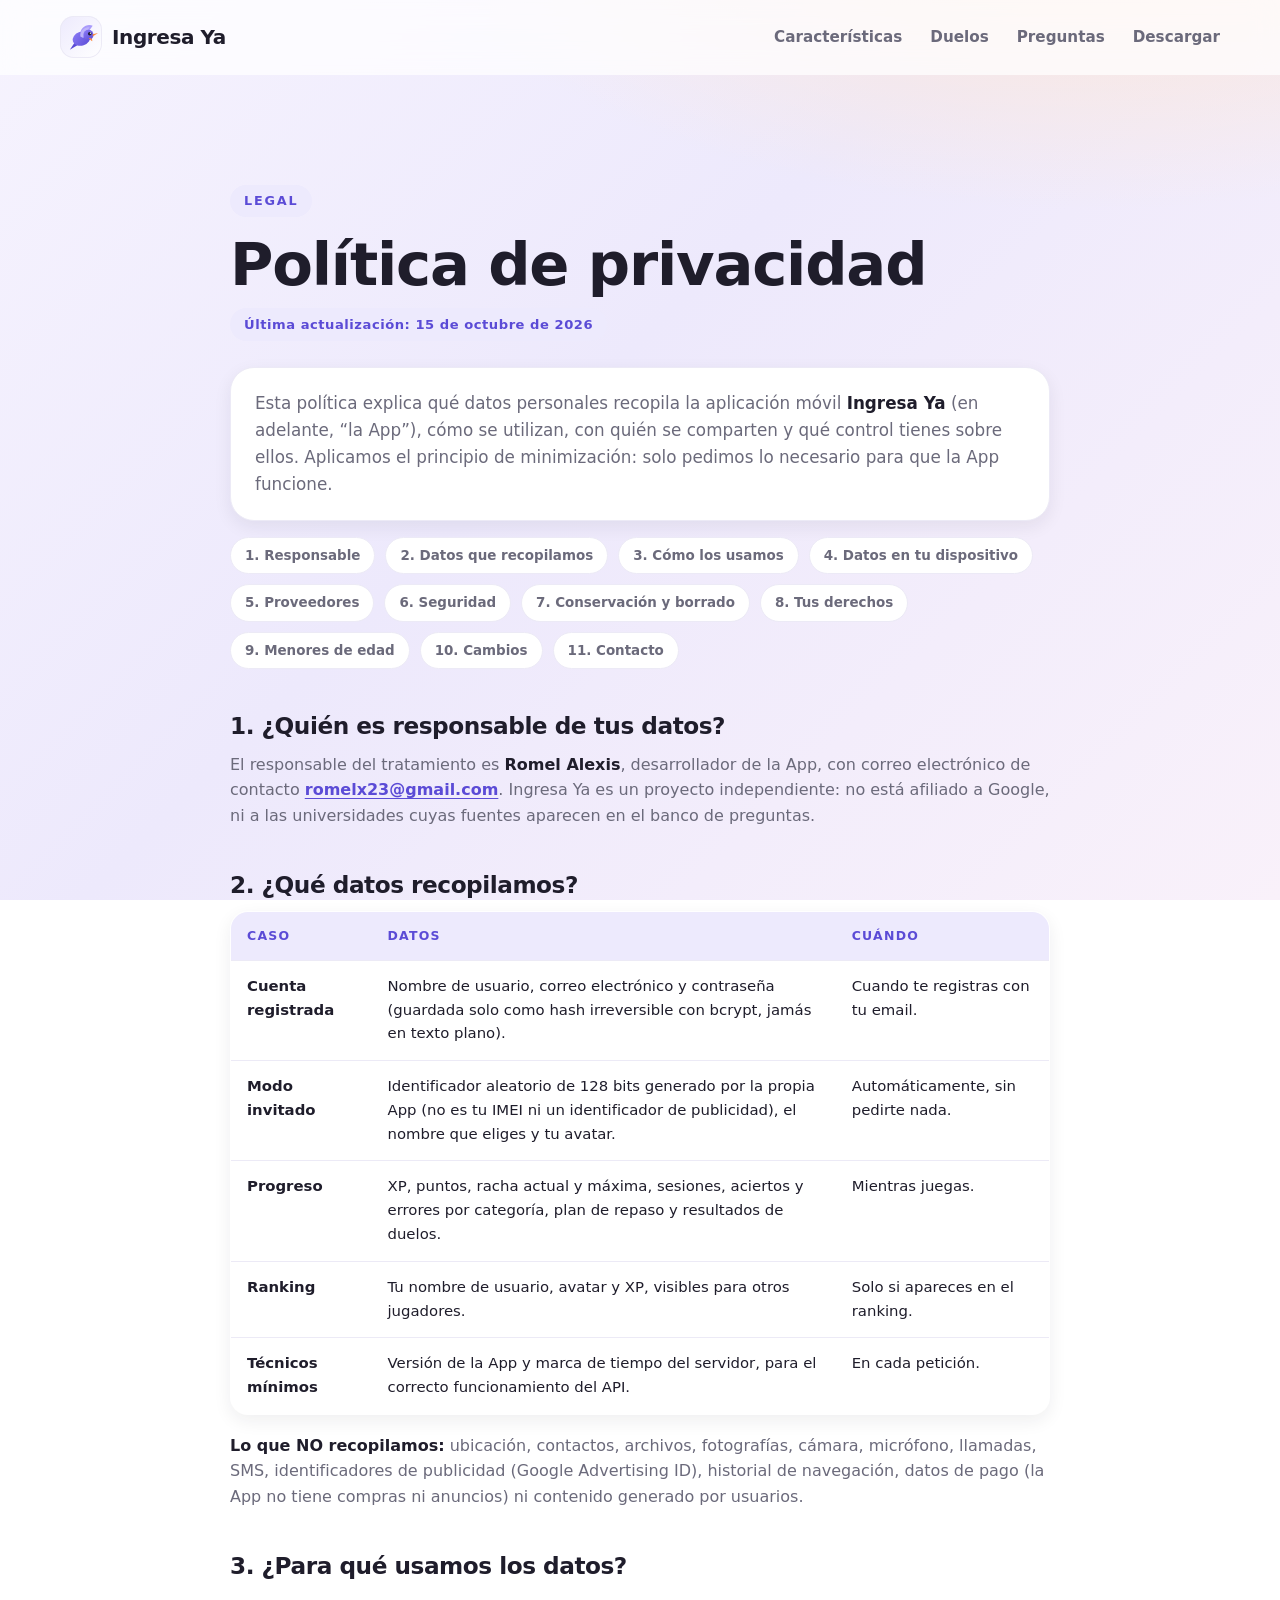
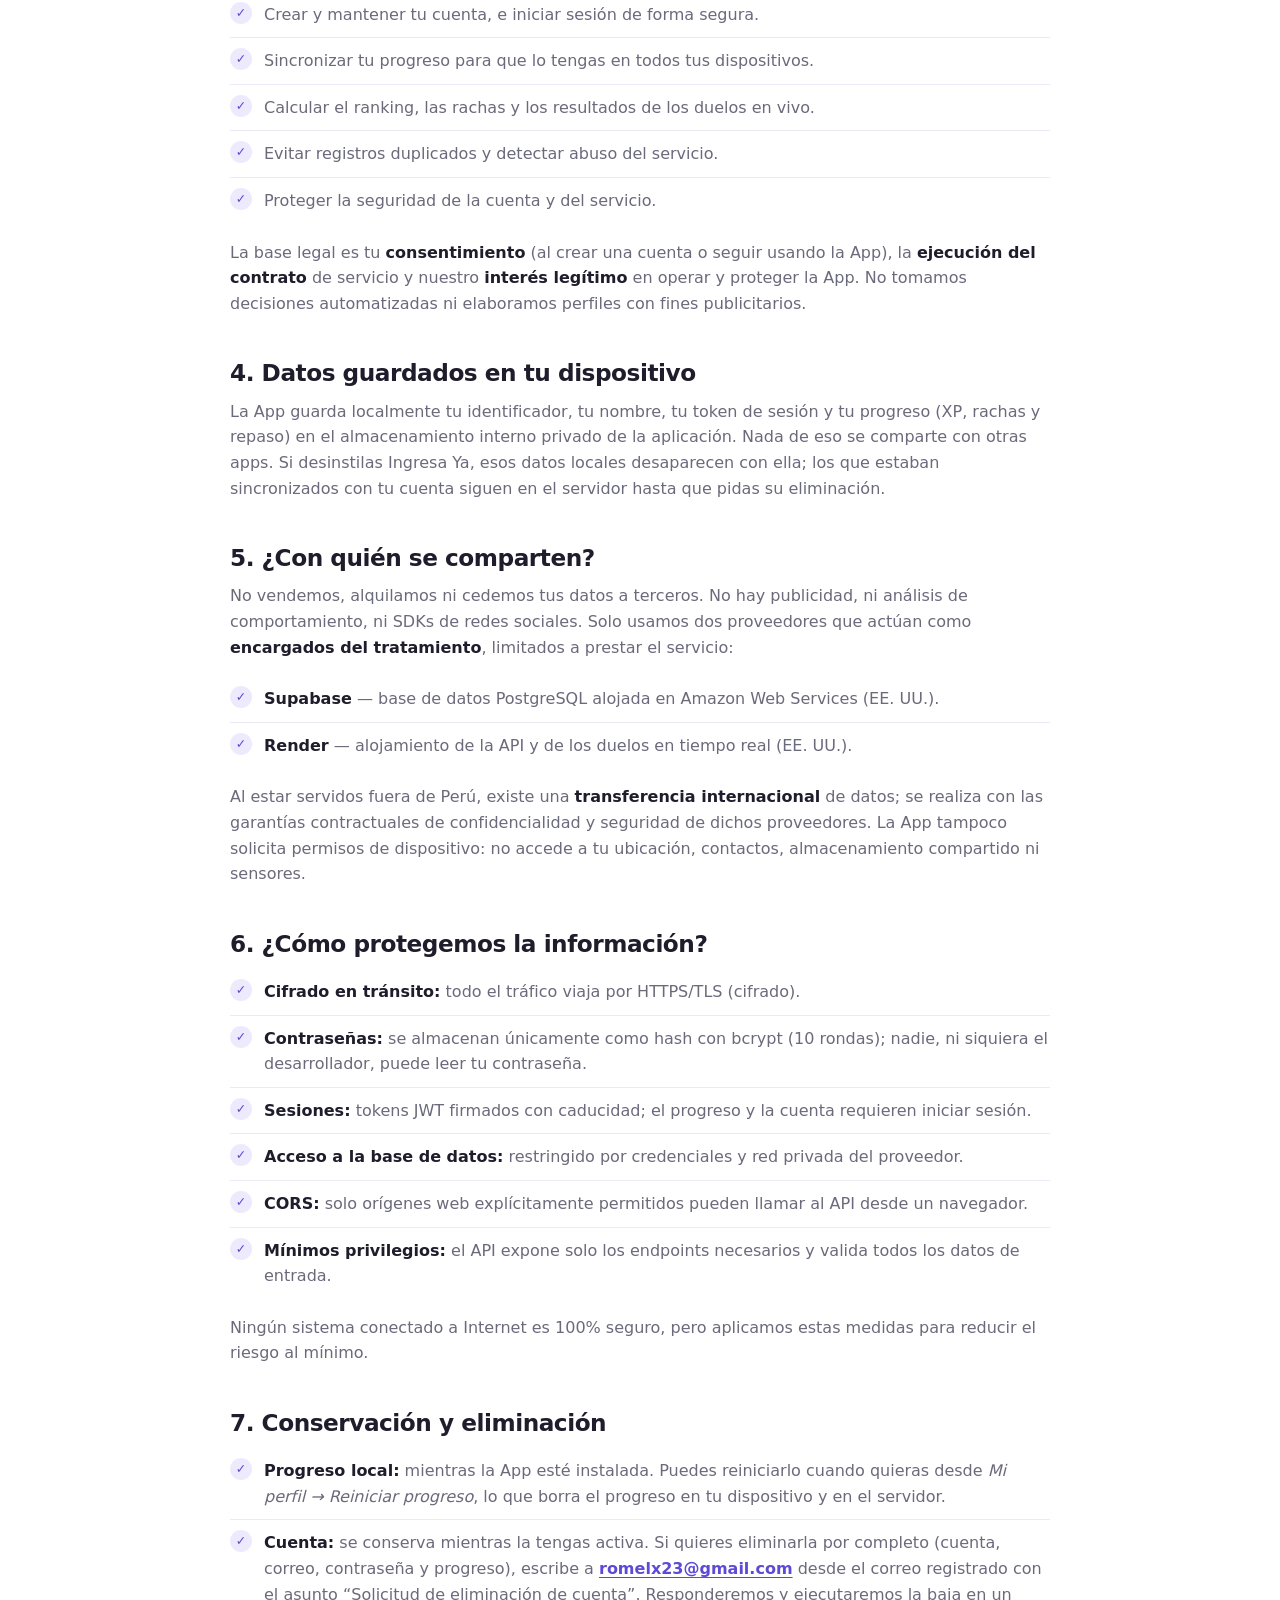
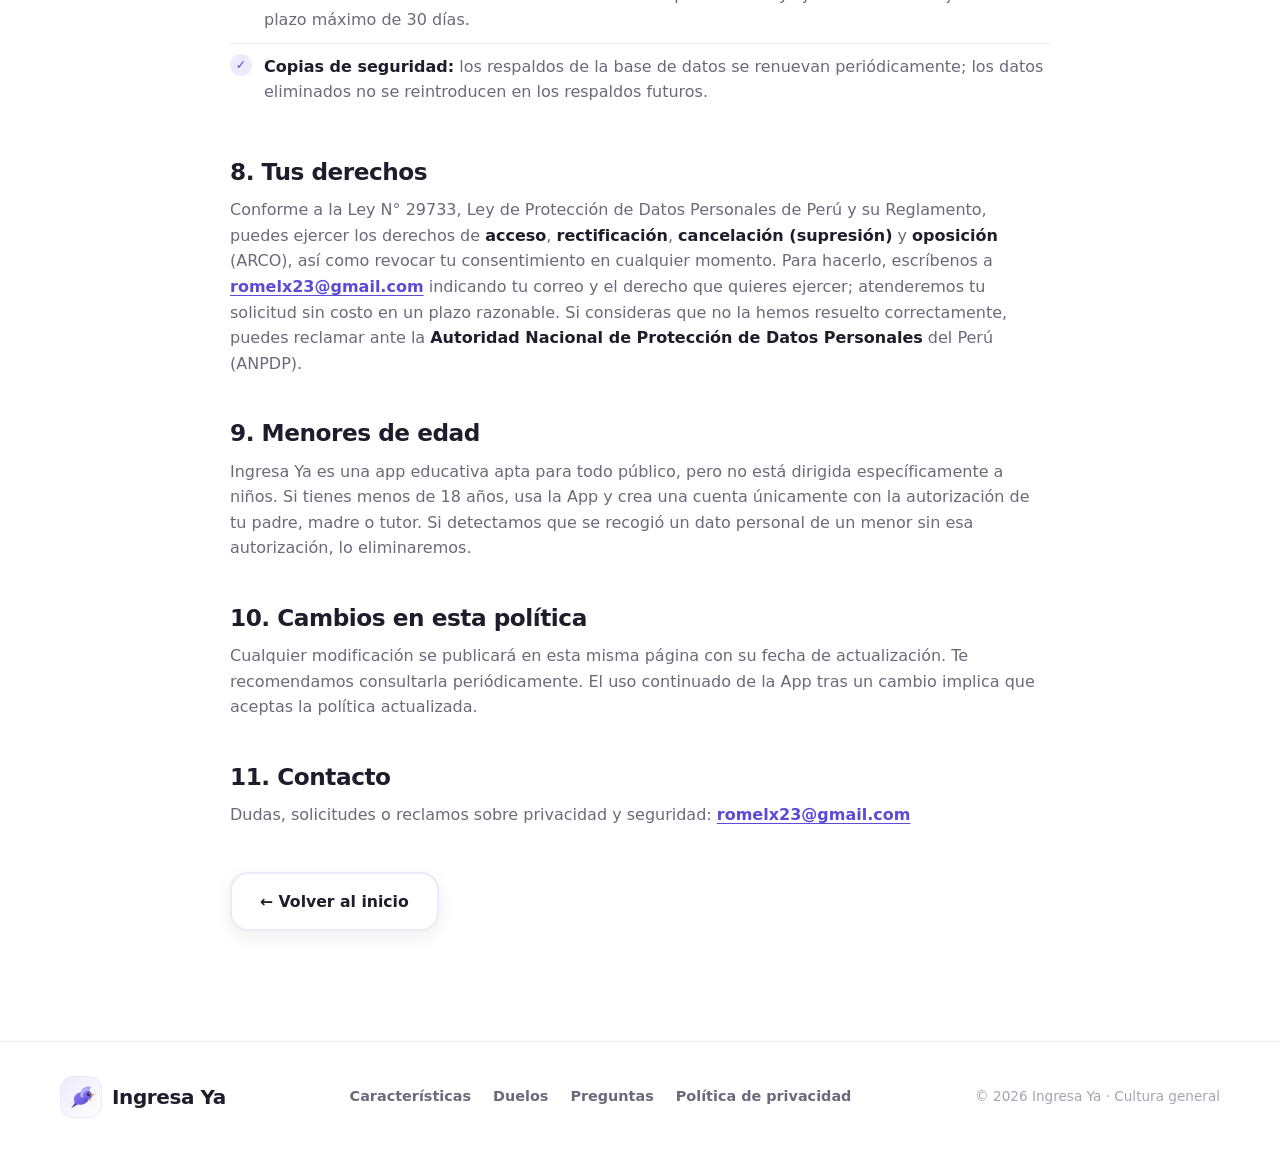
==== politica-de-privacidad.html @ 8a844825 "feat: politica de privacidad y enlace en el pie" ====
<!DOCTYPE html>
<html lang="es">
<head>
  <meta charset="UTF-8">
  <meta name="viewport" content="width=device-width, initial-scale=1.0">
  <title>Política de privacidad · Ingresa Ya</title>
  <meta name="description" content="Política de privacidad de Ingresa Ya: qué datos recopilamos, cómo los usamos, con quién se comparten y cómo ejercer tus derechos.">
  <link rel="canonical" href="politica-de-privacidad.html">
  <link rel="icon" href="favicon.svg" type="image/svg+xml">
  <link rel="stylesheet" href="styles.css">
  <script>if (!location.search.includes('static')) document.documentElement.classList.add('js');</script>
</head>
<body>
  <header class="nav is-stuck" id="nav">
    <div class="container nav__inner">
      <a class="brand" href="index.html" aria-label="Ingresa Ya, inicio">
        <span class="brand__mark" aria-hidden="true">
          <svg viewBox="0 0 64 64" width="34" height="34">
            <use href="#colibri"></use>
          </svg>
        </span>
        <span class="brand__name">Ingresa Ya</span>
      </a>

      <nav class="nav__links" id="navLinks" aria-label="Principal">
        <a href="index.html#caracteristicas">Características</a>
        <a href="index.html#duelos">Duelos</a>
        <a href="index.html#faq">Preguntas</a>
        <a href="index.html#descargar">Descargar</a>
      </nav>

      <button class="nav__toggle" id="navToggle" aria-label="Abrir menú" aria-expanded="false">
        <span></span><span></span><span></span>
      </button>
    </div>
  </header>

  <main>
    <section class="section">
      <div class="container container--narrow legal">
        <span class="kicker">Legal</span>
        <h1>Política de privacidad</h1>
        <p class="legal__updated">Última actualización: 15 de octubre de 2026</p>

        <p class="legal__intro">
          Esta política explica qué datos personales recopila la aplicación móvil
          <strong>Ingresa Ya</strong> (en adelante, “la App”), cómo se utilizan, con quién se
          comparten y qué control tienes sobre ellos. Aplicamos el principio de minimización:
          solo pedimos lo necesario para que la App funcione.
        </p>

        <nav class="legal__toc" aria-label="Contenido">
          <a href="#responsable">1. Responsable</a>
          <a href="#datos">2. Datos que recopilamos</a>
          <a href="#uso">3. Cómo los usamos</a>
          <a href="#dispositivo">4. Datos en tu dispositivo</a>
          <a href="#terceros">5. Proveedores</a>
          <a href="#seguridad">6. Seguridad</a>
          <a href="#conservacion">7. Conservación y borrado</a>
          <a href="#derechos">8. Tus derechos</a>
          <a href="#menores">9. Menores de edad</a>
          <a href="#cambios">10. Cambios</a>
          <a href="#contacto">11. Contacto</a>
        </nav>

        <h2 id="responsable">1. ¿Quién es responsable de tus datos?</h2>
        <p>
          El responsable del tratamiento es <strong>Romel Alexis</strong>, desarrollador de la App,
          con correo electrónico de contacto <a class="legal__mail" href="mailto:romelx23@gmail.com">romelx23@gmail.com</a>.
          Ingresa Ya es un proyecto independiente: no está afiliado a Google, ni a las universidades
          cuyas fuentes aparecen en el banco de preguntas.
        </p>

        <h2 id="datos">2. ¿Qué datos recopilamos?</h2>
        <table class="legal__table">
          <thead>
            <tr><th>Caso</th><th>Datos</th><th>Cuándo</th></tr>
          </thead>
          <tbody>
            <tr>
              <td><strong>Cuenta registrada</strong></td>
              <td>Nombre de usuario, correo electrónico y contraseña (guardada solo como hash irreversible con bcrypt, jamás en texto plano).</td>
              <td>Cuando te registras con tu email.</td>
            </tr>
            <tr>
              <td><strong>Modo invitado</strong></td>
              <td>Identificador aleatorio de 128 bits generado por la propia App (no es tu IMEI ni un identificador de publicidad), el nombre que eliges y tu avatar.</td>
              <td>Automáticamente, sin pedirte nada.</td>
            </tr>
            <tr>
              <td><strong>Progreso</strong></td>
              <td>XP, puntos, racha actual y máxima, sesiones, aciertos y errores por categoría, plan de repaso y resultados de duelos.</td>
              <td>Mientras juegas.</td>
            </tr>
            <tr>
              <td><strong>Ranking</strong></td>
              <td>Tu nombre de usuario, avatar y XP, visibles para otros jugadores.</td>
              <td>Solo si apareces en el ranking.</td>
            </tr>
            <tr>
              <td><strong>Técnicos mínimos</strong></td>
              <td>Versión de la App y marca de tiempo del servidor, para el correcto funcionamiento del API.</td>
              <td>En cada petición.</td>
            </tr>
          </tbody>
        </table>
        <p><strong>Lo que NO recopilamos:</strong> ubicación, contactos, archivos, fotografías, cámara, micrófono, llamadas, SMS, identificadores de publicidad (Google Advertising ID), historial de navegación, datos de pago (la App no tiene compras ni anuncios) ni contenido generado por usuarios.</p>

        <h2 id="uso">3. ¿Para qué usamos los datos?</h2>
        <ul class="legal__list">
          <li>Crear y mantener tu cuenta, e iniciar sesión de forma segura.</li>
          <li>Sincronizar tu progreso para que lo tengas en todos tus dispositivos.</li>
          <li>Calcular el ranking, las rachas y los resultados de los duelos en vivo.</li>
          <li>Evitar registros duplicados y detectar abuso del servicio.</li>
          <li>Proteger la seguridad de la cuenta y del servicio.</li>
        </ul>
        <p>
          La base legal es tu <strong>consentimiento</strong> (al crear una cuenta o seguir usando la App),
          la <strong>ejecución del contrato</strong> de servicio y nuestro <strong>interés legítimo</strong>
          en operar y proteger la App. No tomamos decisiones automatizadas ni elaboramos perfiles con fines publicitarios.
        </p>

        <h2 id="dispositivo">4. Datos guardados en tu dispositivo</h2>
        <p>
          La App guarda localmente tu identificador, tu nombre, tu token de sesión y tu progreso
          (XP, rachas y repaso) en el almacenamiento interno privado de la aplicación.
          Nada de eso se comparte con otras apps. Si desinstilas Ingresa Ya, esos datos locales
          desaparecen con ella; los que estaban sincronizados con tu cuenta siguen en el servidor
          hasta que pidas su eliminación.
        </p>

        <h2 id="terceros">5. ¿Con quién se comparten?</h2>
        <p>
          No vendemos, alquilamos ni cedemos tus datos a terceros. No hay publicidad, ni análisis
          de comportamiento, ni SDKs de redes sociales. Solo usamos dos proveedores que actúan como
          <strong>encargados del tratamiento</strong>, limitados a prestar el servicio:
        </p>
        <ul class="legal__list">
          <li><strong>Supabase</strong> — base de datos PostgreSQL alojada en Amazon Web Services (EE. UU.).</li>
          <li><strong>Render</strong> — alojamiento de la API y de los duelos en tiempo real (EE. UU.).</li>
        </ul>
        <p>
          Al estar servidos fuera de Perú, existe una <strong>transferencia internacional</strong> de datos;
          se realiza con las garantías contractuales de confidencialidad y seguridad de dichos proveedores.
          La App tampoco solicita permisos de dispositivo: no accede a tu ubicación, contactos, almacenamiento compartido ni sensores.
        </p>

        <h2 id="seguridad">6. ¿Cómo protegemos la información?</h2>
        <ul class="legal__list">
          <li><strong>Cifrado en tránsito:</strong> todo el tráfico viaja por HTTPS/TLS (cifrado).</li>
          <li><strong>Contraseñas:</strong> se almacenan únicamente como hash con bcrypt (10 rondas); nadie, ni siquiera el desarrollador, puede leer tu contraseña.</li>
          <li><strong>Sesiones:</strong> tokens JWT firmados con caducidad; el progreso y la cuenta requieren iniciar sesión.</li>
          <li><strong>Acceso a la base de datos:</strong> restringido por credenciales y red privada del proveedor.</li>
          <li><strong>CORS:</strong> solo orígenes web explícitamente permitidos pueden llamar al API desde un navegador.</li>
          <li><strong>Mínimos privilegios:</strong> el API expone solo los endpoints necesarios y valida todos los datos de entrada.</li>
        </ul>
        <p>Ningún sistema conectado a Internet es 100% seguro, pero aplicamos estas medidas para reducir el riesgo al mínimo.</p>

        <h2 id="conservacion">7. Conservación y eliminación</h2>
        <ul class="legal__list">
          <li><strong>Progreso local:</strong> mientras la App esté instalada. Puedes reiniciarlo cuando quieras desde <em>Mi perfil → Reiniciar progreso</em>, lo que borra el progreso en tu dispositivo y en el servidor.</li>
          <li><strong>Cuenta:</strong> se conserva mientras la tengas activa. Si quieres eliminarla por completo (cuenta, correo, contraseña y progreso), escribe a
            <a class="legal__mail" href="mailto:romelx23@gmail.com?subject=Solicitud%20de%20eliminaci%C3%B3n%20de%20cuenta">romelx23@gmail.com</a>
            desde el correo registrado con el asunto “Solicitud de eliminación de cuenta”. Responderemos y ejecutaremos la baja en un plazo máximo de 30 días.</li>
          <li><strong>Copias de seguridad:</strong> los respaldos de la base de datos se renuevan periódicamente; los datos eliminados no se reintroducen en los respaldos futuros.</li>
        </ul>

        <h2 id="derechos">8. Tus derechos</h2>
        <p>
          Conforme a la Ley N° 29733, Ley de Protección de Datos Personales de Perú y su Reglamento,
          puedes ejercer los derechos de <strong>acceso</strong>, <strong>rectificación</strong>,
          <strong>cancelación (supresión)</strong> y <strong>oposición</strong> (ARCO), así como revocar
          tu consentimiento en cualquier momento. Para hacerlo, escríbenos a
          <a class="legal__mail" href="mailto:romelx23@gmail.com">romelx23@gmail.com</a>
          indicando tu correo y el derecho que quieres ejercer; atenderemos tu solicitud sin costo en un plazo razonable.
          Si consideras que no la hemos resuelto correctamente, puedes reclamar ante la
          <strong>Autoridad Nacional de Protección de Datos Personales</strong> del Perú (ANPDP).
        </p>

        <h2 id="menores">9. Menores de edad</h2>
        <p>
          Ingresa Ya es una app educativa apta para todo público, pero no está dirigida
          específicamente a niños. Si tienes menos de 18 años, usa la App y crea una cuenta
          únicamente con la autorización de tu padre, madre o tutor. Si detectamos que se recogió
          un dato personal de un menor sin esa autorización, lo eliminaremos.
        </p>

        <h2 id="cambios">10. Cambios en esta política</h2>
        <p>
          Cualquier modificación se publicará en esta misma página con su fecha de actualización.
          Te recomendamos consultarla periódicamente. El uso continuado de la App tras un cambio
          implica que aceptas la política actualizada.
        </p>

        <h2 id="contacto">11. Contacto</h2>
        <p>
          Dudas, solicitudes o reclamos sobre privacidad y seguridad:
          <a class="legal__mail" href="mailto:romelx23@gmail.com">romelx23@gmail.com</a>
        </p>

        <div class="legal__foot">
          <a class="btn btn--ghost" href="index.html">← Volver al inicio</a>
        </div>
      </div>
    </section>
  </main>

  <footer class="footer">
    <div class="container footer__inner">
      <a class="brand" href="index.html">
        <span class="brand__mark" aria-hidden="true">
          <svg viewBox="0 0 64 64" width="30" height="30"><use href="#colibri"></use></svg>
        </span>
        <span class="brand__name">Ingresa Ya</span>
      </a>
      <nav class="footer__links" aria-label="Pie de página">
        <a href="index.html#caracteristicas">Características</a>
        <a href="index.html#duelos">Duelos</a>
        <a href="index.html#faq">Preguntas</a>
        <a href="politica-de-privacidad.html" aria-current="page">Política de privacidad</a>
      </nav>
      <p class="footer__copy">© 2026 Ingresa Ya · Cultura general</p>
    </div>
  </footer>

  <svg width="0" height="0" style="position:absolute" aria-hidden="true">
    <defs>
      <linearGradient id="cg" x1="0" y1="0" x2="1" y2="1">
        <stop offset="0%" stop-color="#8B7BF6"/>
        <stop offset="100%" stop-color="#5B4BD6"/>
      </linearGradient>
      <symbol id="colibri" viewBox="0 0 64 64">
        <path d="M30 37 L6 47 L21 41 L11 56 L33 43 Z" fill="#5B4BD6"/>
        <ellipse cx="33" cy="35" rx="17" ry="13" transform="rotate(-18 33 35)" fill="url(#cg)"/>
        <path d="M31 31 C 28 13, 45 6, 54 11 C 47 20, 43 29, 36 34 Z" fill="#A99BFB"/>
        <path d="M31 31 C 30 19, 41 12, 48 14 C 43 21, 39 28, 35 33 Z" fill="#C7BFFB" opacity=".7"/>
        <circle cx="46" cy="28" r="9.5" fill="url(#cg)"/>
        <path d="M54 27 L64 24.5 L54 31 Z" fill="#FF8A3D"/>
        <path d="M49 34 c 3.5 1 5 3.5 4 6 c -2.5 -1.5 -5 -3.5 -6 -6 z" fill="#FF8A3D"/>
        <circle cx="48.5" cy="26" r="3.4" fill="#1F1D2B"/>
        <circle cx="49.8" cy="24.8" r="1.2" fill="#fff"/>
      </symbol>
    </defs>
  </svg>

  <script src="script.js"></script>
</body>
</html>
---- styles.css ----
:root {
  --bg: #F4F2FD;
  --grad-1: #F6F3FE;
  --grad-2: #EDE9FC;
  --grad-3: #F9F1FA;
  --primary: #7B6BF2;
  --primary-dark: #5B4BD6;
  --primary-soft: #EDEAFD;
  --accent: #FF8A3D;
  --success: #2FCB6E;
  --ink: #1F1D2B;
  --ink-soft: #6B6A7B;
  --ink-faint: #A5A4B4;
  --divider: #ECEAF6;
  --white: #fff;
  --radius: 24px;
  --shadow-sm: 0 6px 18px rgba(31, 29, 43, .07);
  --shadow-md: 0 18px 44px rgba(31, 29, 43, .10);
  --shadow-lg: 0 30px 70px rgba(91, 75, 214, .18);
  --max: 1160px;
}

* { box-sizing: border-box; }

html { scroll-behavior: smooth; scroll-padding-top: 90px; }

body {
  margin: 0;
  color: var(--ink);
  font-family: ui-sans-serif, system-ui, -apple-system, "Segoe UI", Roboto,
    "Helvetica Neue", Arial, sans-serif;
  background:
    radial-gradient(1100px 500px at 85% -10%, #FFE7D4 0%, rgba(255, 231, 212, 0) 60%),
    linear-gradient(135deg, var(--grad-1), var(--grad-2) 45%, var(--grad-3));
  background-attachment: fixed;
  line-height: 1.6;
  -webkit-font-smoothing: antialiased;
}

h1, h2, h3 { line-height: 1.15; letter-spacing: -.02em; margin: 0 0 .5em; }
h1 { font-size: clamp(2.3rem, 5.2vw, 3.7rem); font-weight: 900; }
h2 { font-size: clamp(1.7rem, 3.4vw, 2.5rem); font-weight: 900; }
h3 { font-size: 1.15rem; font-weight: 800; }
p { margin: 0 0 1rem; color: var(--ink-soft); }
a { color: inherit; text-decoration: none; }
strong { color: var(--ink); }

.container { width: min(100% - 40px, var(--max)); margin-inline: auto; }
.container--narrow { max-width: 820px; }

.grad {
  background: linear-gradient(100deg, var(--primary), var(--primary-dark) 55%, var(--accent));
  -webkit-background-clip: text;
  background-clip: text;
  color: transparent;
}

.kicker {
  display: inline-block;
  font-size: .8rem;
  font-weight: 800;
  letter-spacing: .14em;
  text-transform: uppercase;
  color: var(--primary-dark);
  background: var(--primary-soft);
  padding: 6px 14px;
  border-radius: 999px;
  margin-bottom: 14px;
}

.pill {
  display: inline-block;
  font-size: .85rem;
  font-weight: 700;
  color: var(--primary-dark);
  background: rgba(255, 255, 255, .85);
  border: 1px solid var(--divider);
  padding: 8px 16px;
  border-radius: 999px;
  box-shadow: var(--shadow-sm);
  margin-bottom: 22px;
}

.btn {
  display: inline-flex;
  align-items: center;
  justify-content: center;
  gap: 8px;
  font-weight: 800;
  font-size: .98rem;
  padding: 15px 28px;
  border-radius: 18px;
  border: 2px solid transparent;
  cursor: pointer;
  transition: transform .18s ease, box-shadow .18s ease, background .18s ease;
}
.btn:hover { transform: translateY(-2px); }
.btn:active { transform: translateY(0); }
.btn--primary {
  color: #fff;
  background: linear-gradient(135deg, var(--primary), var(--primary-dark));
  box-shadow: 0 14px 30px rgba(91, 75, 214, .35);
}
.btn--primary:hover { box-shadow: 0 18px 38px rgba(91, 75, 214, .45); }
.btn--ghost {
  background: var(--white);
  color: var(--ink);
  border-color: var(--divider);
  box-shadow: var(--shadow-sm);
}
.btn--small { padding: 9px 18px; border-radius: 14px; font-size: .88rem; }
.btn--light { background: #fff; color: var(--primary-dark); box-shadow: var(--shadow-md); }
.btn--outline-light { border-color: rgba(255,255,255,.5); color: #fff; }
.btn--outline-light:hover { background: rgba(255,255,255,.12); }

/* ---------- Nav ---------- */
.nav {
  position: sticky;
  top: 0;
  z-index: 50;
  backdrop-filter: blur(14px);
  background: rgba(255, 255, 255, .72);
  border-bottom: 1px solid transparent;
  transition: border-color .2s ease, box-shadow .2s ease;
}
.nav.is-stuck { border-color: var(--divider); box-shadow: var(--shadow-sm); }
.nav__inner { display: flex; align-items: center; justify-content: space-between; height: 74px; }
.brand { display: inline-flex; align-items: center; gap: 10px; font-weight: 900; }
.brand__mark {
  display: grid; place-items: center;
  width: 42px; height: 42px; border-radius: 14px;
  background: linear-gradient(135deg, var(--primary-soft), #fff);
  box-shadow: inset 0 0 0 1px var(--divider);
}
.brand__name { font-size: 1.25rem; letter-spacing: -.02em; }
.nav__links { display: flex; align-items: center; gap: 28px; font-weight: 700; font-size: .95rem; }
.nav__links a:not(.btn) { color: var(--ink-soft); transition: color .15s ease; }
.nav__links a:not(.btn):hover { color: var(--primary-dark); }
.nav__toggle { display: none; background: none; border: 0; padding: 8px; cursor: pointer; }
.nav__toggle span {
  display: block; width: 24px; height: 2.5px; border-radius: 3px;
  background: var(--ink); margin: 5px 0; transition: transform .2s ease, opacity .2s ease;
}
.nav.is-open .nav__toggle span:nth-child(1) { transform: translateY(7.5px) rotate(45deg); }
.nav.is-open .nav__toggle span:nth-child(2) { opacity: 0; }
.nav.is-open .nav__toggle span:nth-child(3) { transform: translateY(-7.5px) rotate(-45deg); }

/* ---------- Hero ---------- */
.hero { padding: clamp(48px, 8vw, 96px) 0 clamp(40px, 6vw, 80px); overflow: hidden; }
.hero__grid { display: grid; grid-template-columns: 1.05fr .95fr; gap: 48px; align-items: center; }
.lead { font-size: 1.13rem; max-width: 34rem; }
.hero__actions { display: flex; flex-wrap: wrap; gap: 14px; margin: 30px 0 34px; }
.hero__facts {
  display: flex; gap: 34px; list-style: none; margin: 0; padding: 0;
}
.hero__facts li { display: flex; flex-direction: column; }
.hero__facts strong { font-size: 1.7rem; font-weight: 900; color: var(--primary-dark); }
.hero__facts span { font-size: .82rem; color: var(--ink-faint); font-weight: 700; text-transform: uppercase; letter-spacing: .06em; }

.hero__visual { position: relative; min-height: 440px; }
.hero__blob {
  position: absolute; inset: 6% 4% 6% 8%;
  background: linear-gradient(160deg, #fff 0%, #F3F0FE 60%, #FFEDE0 100%);
  border-radius: 46% 54% 58% 42% / 52% 44% 56% 48%;
  box-shadow: var(--shadow-lg);
  animation: blob 14s ease-in-out infinite;
}
@keyframes blob {
  0%, 100% { border-radius: 46% 54% 58% 42% / 52% 44% 56% 48%; }
  50% { border-radius: 56% 44% 46% 54% / 44% 56% 44% 56%; }
}
.hero__stage { position: relative; height: 100%; min-height: 440px; display: grid; place-items: center; }
.mascot { animation: hover 4.5s ease-in-out infinite; filter: drop-shadow(0 22px 30px rgba(91,75,214,.28)); }
@keyframes hover { 0%,100% { transform: translateY(0) rotate(-2deg); } 50% { transform: translateY(-16px) rotate(2deg); } }

.float {
  position: absolute;
  display: flex; align-items: center; gap: 10px;
  background: #fff; border-radius: 18px; padding: 11px 16px;
  box-shadow: var(--shadow-md);
  animation: floaty 5s ease-in-out infinite;
}
.float__icon {
  display: grid; place-items: center; width: 34px; height: 34px;
  border-radius: 12px; background: var(--primary-soft); font-size: 1rem;
}
.float strong { display: block; font-size: .95rem; }
.float small { color: var(--ink-faint); font-size: .74rem; }
.float--xp { top: 8%; left: 0; animation-delay: -1s; }
.float--streak { top: 34%; right: -2%; animation-delay: -2.4s; }
.float--streak .float__icon { background: var(--accent-soft, #FFF0E4); }
.float--duel { bottom: 12%; left: 4%; animation-delay: -3.6s; }
.float--duel .float__icon { background: #E4F9EE; }
@keyframes floaty { 0%,100% { transform: translateY(0); } 50% { transform: translateY(-12px); } }

.hero__chip {
  position: absolute; bottom: 6%; right: 4%;
  background: var(--success); color: #fff; font-weight: 800; font-size: .85rem;
  padding: 9px 16px; border-radius: 999px; box-shadow: 0 12px 26px rgba(47,203,110,.4);
  animation: floaty 6s ease-in-out infinite; animation-delay: -1.6s;
}

/* ---------- Band ---------- */
.band {
  background: linear-gradient(100deg, var(--primary-dark), var(--primary) 60%, #8B7BF6);
  color: #fff;
  border-radius: 28px;
  padding: 26px 0;
  box-shadow: var(--shadow-lg);
}
.band__grid { display: flex; flex-wrap: wrap; justify-content: space-between; gap: 18px; }
.band__item { text-align: center; flex: 1 1 150px; }
.band__item strong { display: block; font-size: 1.9rem; font-weight: 900; line-height: 1.1; }
.band__item span { font-size: .8rem; opacity: .85; font-weight: 600; }

/* ---------- Sections ---------- */
.section { padding: clamp(56px, 9vw, 110px) 0; }
.section--tint {
  background: rgba(255, 255, 255, .55);
  border-block: 1px solid var(--divider);
}
.section__head { max-width: 680px; margin-bottom: 44px; }
.section__head p { font-size: 1.05rem; }

.grid { display: grid; gap: 22px; }
.grid--3 { grid-template-columns: repeat(3, 1fr); }

.card {
  background: #fff;
  border: 1px solid var(--divider);
  border-radius: var(--radius);
  padding: 28px 26px;
  box-shadow: var(--shadow-sm);
  transition: transform .2s ease, box-shadow .2s ease;
}
.card:hover { transform: translateY(-6px); box-shadow: var(--shadow-md); }
.card__icon {
  display: grid; place-items: center;
  width: 54px; height: 54px; border-radius: 18px;
  background: var(--tone, var(--primary-soft));
  font-size: 1.5rem; margin-bottom: 18px;
}
.card p { font-size: .95rem; margin: 0; }

/* ---------- Duel ---------- */
.duel { display: grid; grid-template-columns: 1fr 1fr; gap: 56px; align-items: center; }
.steps { list-style: none; padding: 0; margin: 0 0 30px; display: grid; gap: 14px; }
.steps li {
  display: flex; align-items: center; gap: 14px;
  background: #fff; border: 1px solid var(--divider);
  border-radius: 16px; padding: 13px 18px; font-weight: 700; font-size: .95rem;
  box-shadow: var(--shadow-sm);
}
.steps span {
  display: grid; place-items: center; flex: none;
  width: 30px; height: 30px; border-radius: 50%;
  background: var(--primary); color: #fff; font-size: .85rem; font-weight: 900;
}

.mock {
  background: #fff;
  border-radius: 28px;
  border: 1px solid var(--divider);
  box-shadow: var(--shadow-lg);
  overflow: hidden;
  transform: rotate(1.2deg);
  transition: transform .25s ease;
}
.mock:hover { transform: rotate(0deg) translateY(-4px); }
.mock__top { display: flex; align-items: center; gap: 7px; padding: 14px 18px; background: #FAFAFF; border-bottom: 1px solid var(--divider); }
.mock__dot { width: 10px; height: 10px; border-radius: 50%; background: var(--divider); }
.mock__dot:nth-child(1) { background: #FF8A8A; }
.mock__dot:nth-child(2) { background: #FFC86B; }
.mock__dot:nth-child(3) { background: #6BD88B; }
.mock__title { margin-left: auto; font-size: .78rem; font-weight: 800; color: var(--ink-faint); text-transform: uppercase; letter-spacing: .08em; }
.mock__code { text-align: center; padding: 20px 18px 6px; }
.mock__code small { display: block; color: var(--ink-faint); font-weight: 700; font-size: .75rem; text-transform: uppercase; letter-spacing: .1em; }
.mock__code strong { font-size: 2.4rem; font-weight: 900; letter-spacing: .16em; color: var(--primary-dark); }
.mock__players { display: flex; align-items: center; justify-content: center; gap: 14px; padding: 12px 18px 4px; }
.mock__player { display: flex; align-items: center; gap: 10px; background: #FAFAFF; border: 1px solid var(--divider); padding: 8px 14px; border-radius: 16px; }
.mock__player strong { display: block; font-size: .92rem; }
.mock__player small { color: var(--success); font-size: .72rem; font-weight: 700; }
.mock__score { font-weight: 900; font-size: 1.2rem; color: var(--primary-dark); }
.mock__vs { font-weight: 900; color: var(--ink-faint); font-size: .85rem; }
.avatar { display: grid; place-items: center; width: 34px; height: 34px; border-radius: 50%; color: #fff; font-weight: 900; font-size: .9rem; }
.avatar--a { background: linear-gradient(135deg, var(--primary), var(--primary-dark)); }
.avatar--b { background: linear-gradient(135deg, var(--accent), #FF6B3D); }
.mock__q { padding: 16px 22px 6px; }
.mock__tag { display: inline-block; font-size: .72rem; font-weight: 800; color: var(--accent); background: #FFF0E4; padding: 4px 10px; border-radius: 999px; margin-bottom: 10px; }
.mock__q p { color: var(--ink); font-weight: 800; margin-bottom: 12px; }
.mock__opts { display: grid; grid-template-columns: 1fr 1fr; gap: 8px; }
.mock__opts span {
  font-size: .85rem; font-weight: 700; color: var(--ink-soft);
  border: 1.6px solid var(--divider); border-radius: 12px; padding: 9px 12px; text-align: center;
}
.mock__opts .ok { border-color: var(--success); background: #E4F9EE; color: #14944A; }
.mock__bar { height: 8px; margin: 18px 22px 24px; background: var(--divider); border-radius: 999px; overflow: hidden; }
.mock__bar i { display: block; height: 100%; background: linear-gradient(90deg, var(--primary), var(--accent)); border-radius: 999px; }

/* ---------- Steps / categorías ---------- */
.stepcard {
  position: relative;
  background: #fff; border: 1px solid var(--divider); border-radius: var(--radius);
  padding: 30px 26px; box-shadow: var(--shadow-sm); overflow: hidden;
}
.stepcard__n {
  position: absolute; top: 8px; right: 18px;
  font-size: 3.6rem; font-weight: 900; color: var(--primary-soft); line-height: 1;
}
.stepcard h3 { position: relative; }
.stepcard p { position: relative; font-size: .95rem; margin: 0; }

.cats { margin-top: 46px; text-align: center; }
.cats__label { display: block; font-weight: 800; color: var(--ink-soft); margin-bottom: 18px; }
.cats__chips { display: flex; flex-wrap: wrap; justify-content: center; gap: 12px; }
.chip {
  display: inline-flex; align-items: center; gap: 8px;
  background: #fff; border: 2px solid var(--c, var(--divider));
  color: var(--ink); font-weight: 800; font-size: .92rem;
  padding: 10px 18px; border-radius: 999px; box-shadow: var(--shadow-sm);
  transition: transform .18s ease;
}
.chip:hover { transform: translateY(-3px); }

/* ---------- FAQ ---------- */
.faq { display: grid; gap: 14px; }
.faq details {
  background: #fff; border: 1px solid var(--divider);
  border-radius: 18px; padding: 4px 22px; box-shadow: var(--shadow-sm);
  transition: box-shadow .2s ease;
}
.faq details[open] { box-shadow: var(--shadow-md); }
.faq summary {
  cursor: pointer; list-style: none; font-weight: 800;
  padding: 16px 0; position: relative; padding-right: 34px;
}
.faq summary::-webkit-details-marker { display: none; }
.faq summary::after {
  content: '+'; position: absolute; right: 0; top: 50%; transform: translateY(-50%);
  font-size: 1.5rem; color: var(--primary); font-weight: 500; transition: transform .2s ease;
}
.faq details[open] summary::after { transform: translateY(-50%) rotate(45deg); }
.faq details p { padding-bottom: 18px; margin: 0; font-size: .96rem; }

/* ---------- CTA ---------- */
.cta { padding: clamp(56px, 8vw, 100px) 0; }
.cta__inner {
  position: relative;
  text-align: center;
  background: linear-gradient(135deg, var(--primary) 0%, var(--primary-dark) 55%, #4A3BC4 100%);
  border-radius: 36px;
  padding: clamp(40px, 6vw, 70px) 30px;
  color: #fff;
  box-shadow: var(--shadow-lg);
  overflow: hidden;
}
.cta__inner::before, .cta__inner::after {
  content: ''; position: absolute; border-radius: 50%;
  background: rgba(255,255,255,.10);
}
.cta__inner::before { width: 260px; height: 260px; top: -110px; left: -80px; }
.cta__inner::after { width: 340px; height: 340px; bottom: -160px; right: -110px; }
.cta__mascot { position: relative; z-index: 1; animation: hover 5s ease-in-out infinite; }
.cta h2 { position: relative; z-index: 1; color: #fff; }
.cta p { position: relative; z-index: 1; color: rgba(255,255,255,.86); max-width: 34rem; margin-inline: auto; }
.cta__actions { position: relative; z-index: 1; display: flex; flex-wrap: wrap; gap: 14px; justify-content: center; margin: 28px 0 20px; }
.cta__note { position: relative; z-index: 1; color: rgba(255,255,255,.7); font-weight: 700; letter-spacing: .06em; }

/* ---------- Footer ---------- */
.footer { border-top: 1px solid var(--divider); padding: 34px 0 46px; background: rgba(255,255,255,.6); }
.footer__inner { display: flex; flex-wrap: wrap; align-items: center; justify-content: space-between; gap: 18px; }
.footer__links { display: flex; flex-wrap: wrap; gap: 22px; font-weight: 700; font-size: .9rem; color: var(--ink-soft); }
.footer__links a:hover { color: var(--primary-dark); }
.footer__copy { font-size: .85rem; color: var(--ink-faint); margin: 0; }

/* ---------- Legal (política de privacidad) ---------- */
.legal h1 { margin-bottom: .15em; }
.legal__updated {
  display: inline-block; font-size: .82rem; font-weight: 800; letter-spacing: .04em;
  color: var(--primary-dark); background: var(--primary-soft);
  padding: 6px 14px; border-radius: 999px; margin-bottom: 26px;
}
.legal__intro {
  font-size: 1.05rem; background: var(--white); border: 1px solid var(--divider);
  border-radius: var(--radius); padding: 22px 24px; box-shadow: var(--shadow-sm);
}
.legal__toc {
  display: flex; flex-wrap: wrap; gap: 10px; margin: 6px 0 34px;
}
.legal__toc a {
  font-size: .84rem; font-weight: 700; color: var(--ink-soft);
  background: var(--white); border: 1px solid var(--divider);
  padding: 7px 14px; border-radius: 999px; transition: all .18s ease;
}
.legal__toc a:hover { color: var(--primary-dark); border-color: var(--primary); transform: translateY(-2px); }
.legal h2 { font-size: clamp(1.2rem, 2.4vw, 1.45rem); font-weight: 900; margin-top: 44px; scroll-margin-top: 96px; }
.legal__list { list-style: none; padding: 0; margin: 0 0 1rem; }
.legal__list li {
  position: relative; padding: 10px 0 10px 34px; color: var(--ink-soft);
  border-bottom: 1px solid var(--divider);
}
.legal__list li:last-child { border-bottom: 0; }
.legal__list li::before {
  content: "✓"; position: absolute; left: 0; top: 10px;
  width: 22px; height: 22px; border-radius: 50%;
  background: var(--primary-soft); color: var(--primary-dark);
  font-size: .78rem; font-weight: 900; line-height: 22px; text-align: center;
}
.legal__mail { color: var(--primary-dark); font-weight: 800; text-decoration: underline; text-underline-offset: 3px; }
.legal__table {
  width: 100%; border-collapse: collapse; font-size: .93rem;
  background: var(--white); border: 1px solid var(--divider);
  border-radius: 18px; overflow: hidden; box-shadow: var(--shadow-sm);
  margin-bottom: 1.1rem;
}
.legal__table th, .legal__table td { padding: 14px 16px; text-align: left; vertical-align: top; border-bottom: 1px solid var(--divider); }
.legal__table thead th { background: var(--primary-soft); color: var(--primary-dark); font-size: .78rem; letter-spacing: .1em; text-transform: uppercase; }
.legal__table tbody tr:last-child th, .legal__table tbody tr:last-child td { border-bottom: 0; }
.legal__foot { margin-top: 44px; }

/* ---------- Toast ---------- */
.toast {
  position: fixed; left: 50%; bottom: 28px; transform: translate(-50%, 140%);
  background: var(--ink); color: #fff; font-weight: 700; font-size: .92rem;
  padding: 13px 24px; border-radius: 999px; box-shadow: var(--shadow-md);
  transition: transform .35s cubic-bezier(.2,.9,.3,1.4); z-index: 100;
}
.toast.is-visible { transform: translate(-50%, 0); }

/* ---------- Reveal ---------- */
html.js .reveal { opacity: 0; transform: translateY(26px); transition: opacity .6s ease, transform .6s ease; }
html.js .reveal[data-delay="1"] { transition-delay: .12s; }
html.js .reveal[data-delay="2"] { transition-delay: .24s; }
html.js .reveal.is-visible { opacity: 1; transform: none; }

@media (prefers-reduced-motion: reduce) {
  * { animation: none !important; transition: none !important; }
  html.js .reveal { opacity: 1; transform: none; }
  html { scroll-behavior: auto; }
}

/* ---------- Responsive ---------- */
@media (max-width: 960px) {
  .hero__grid { grid-template-columns: 1fr; gap: 30px; }
  .hero__visual { min-height: 400px; }
  .grid--3 { grid-template-columns: 1fr 1fr; }
  .duel { grid-template-columns: 1fr; gap: 36px; }
}

@media (max-width: 720px) {
  .nav__toggle { display: block; }
  .nav__links {
    position: absolute; top: 74px; left: 0; right: 0;
    flex-direction: column; align-items: stretch; gap: 4px;
    background: rgba(255,255,255,.97); border-bottom: 1px solid var(--divider);
    padding: 14px 20px 22px; box-shadow: var(--shadow-md);
    display: none;
  }
  .nav.is-open .nav__links { display: flex; }
  .nav__links a:not(.btn) { padding: 12px 4px; }
  .nav__cta { margin-top: 8px; }
  .grid--3 { grid-template-columns: 1fr; }
  .hero__facts { gap: 22px; }
  .float { transform: scale(.9); }
  .float--streak { right: -6px; }
  .band__grid { justify-content: center; }
  .footer__inner { flex-direction: column; text-align: center; }
  .legal__toc { gap: 8px; }
  .legal__table, .legal__table tbody, .legal__table tr, .legal__table td { display: block; width: 100%; }
  .legal__table thead { display: none; }
  .legal__table tr { border-bottom: 6px solid var(--bg); }
  .legal__table tr:last-child { border-bottom: 0; }
  .legal__table td { border-bottom: 1px solid var(--divider); padding: 12px 16px; }
  .legal__table td:last-child { border-bottom: 0; font-size: .85rem; color: var(--ink-faint); }
  .legal__table td:nth-child(2)::before { content: "Datos: "; font-weight: 800; color: var(--ink); }
  .legal__table td:nth-child(3)::before { content: "Cuándo: "; font-weight: 800; color: var(--ink); }
}
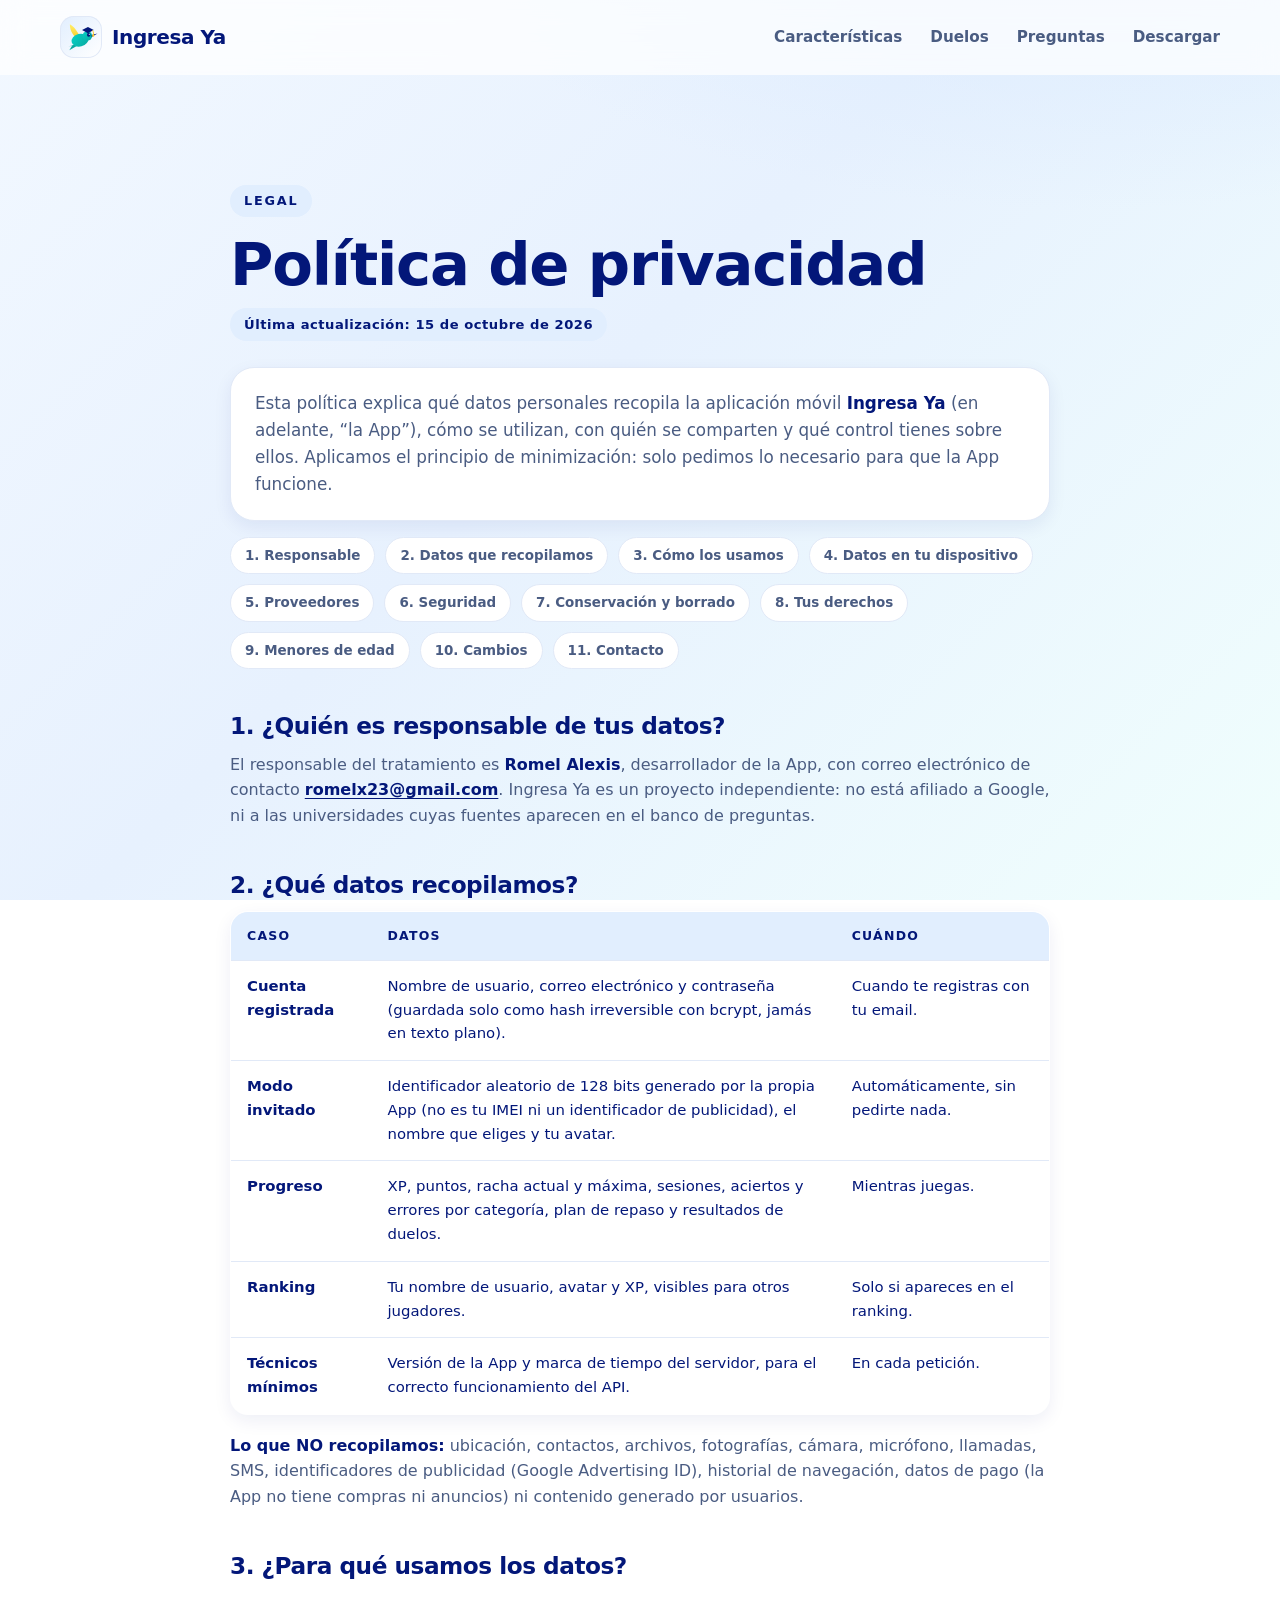
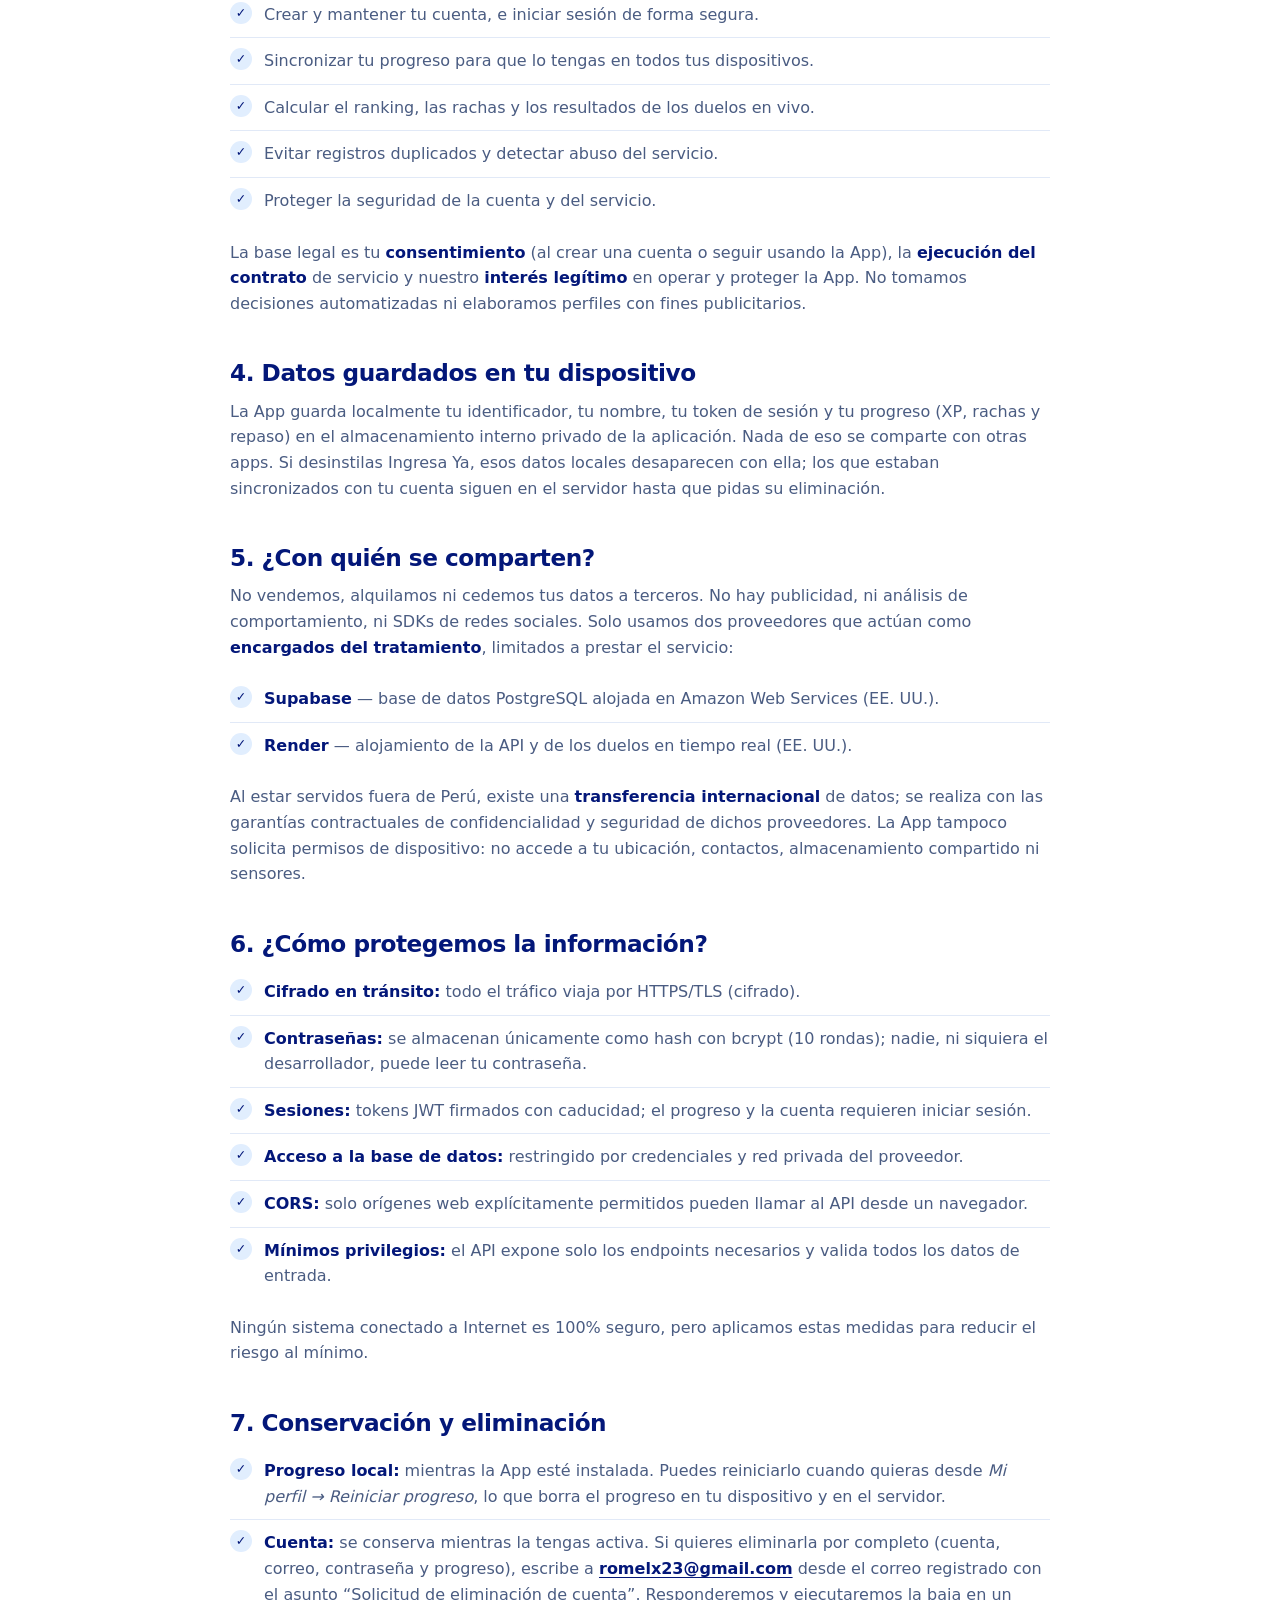
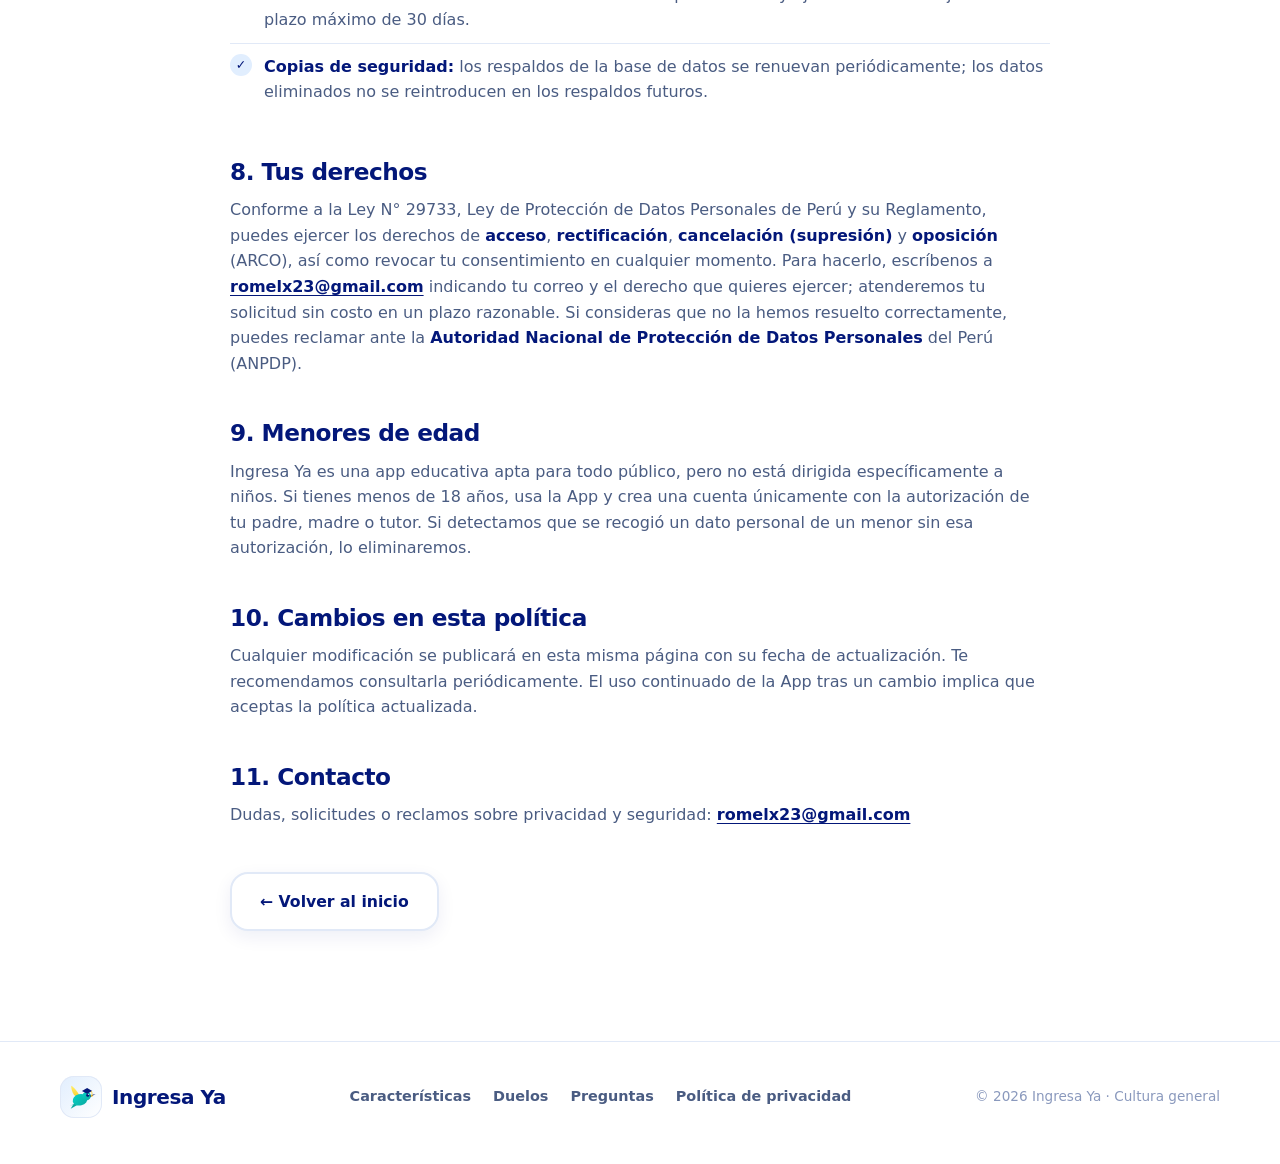
==== commit d160ddcc: "feat: rebranding a Ingresa Ya con la paleta oficial del logo" ====
--- a/politica-de-privacidad.html
+++ b/politica-de-privacidad.html
@@ -16,7 +16,7 @@
       <a class="brand" href="index.html" aria-label="Ingresa Ya, inicio">
         <span class="brand__mark" aria-hidden="true">
           <svg viewBox="0 0 64 64" width="34" height="34">
-            <use href="#colibri"></use>
+            <use href="#mascota"></use>
           </svg>
         </span>
         <span class="brand__name">Ingresa Ya</span>
@@ -209,7 +209,7 @@
     <div class="container footer__inner">
       <a class="brand" href="index.html">
         <span class="brand__mark" aria-hidden="true">
-          <svg viewBox="0 0 64 64" width="30" height="30"><use href="#colibri"></use></svg>
+          <svg viewBox="0 0 64 64" width="30" height="30"><use href="#mascota"></use></svg>
         </span>
         <span class="brand__name">Ingresa Ya</span>
       </a>
@@ -226,19 +226,24 @@
   <svg width="0" height="0" style="position:absolute" aria-hidden="true">
     <defs>
       <linearGradient id="cg" x1="0" y1="0" x2="1" y2="1">
-        <stop offset="0%" stop-color="#8B7BF6"/>
-        <stop offset="100%" stop-color="#5B4BD6"/>
+        <stop offset="0%" stop-color="#05D2C7"/>
+        <stop offset="100%" stop-color="#0AA9A0"/>
       </linearGradient>
-      <symbol id="colibri" viewBox="0 0 64 64">
-        <path d="M30 37 L6 47 L21 41 L11 56 L33 43 Z" fill="#5B4BD6"/>
-        <ellipse cx="33" cy="35" rx="17" ry="13" transform="rotate(-18 33 35)" fill="url(#cg)"/>
-        <path d="M31 31 C 28 13, 45 6, 54 11 C 47 20, 43 29, 36 34 Z" fill="#A99BFB"/>
-        <path d="M31 31 C 30 19, 41 12, 48 14 C 43 21, 39 28, 35 33 Z" fill="#C7BFFB" opacity=".7"/>
-        <circle cx="46" cy="28" r="9.5" fill="url(#cg)"/>
-        <path d="M54 27 L64 24.5 L54 31 Z" fill="#FF8A3D"/>
-        <path d="M49 34 c 3.5 1 5 3.5 4 6 c -2.5 -1.5 -5 -3.5 -6 -6 z" fill="#FF8A3D"/>
-        <circle cx="48.5" cy="26" r="3.4" fill="#1F1D2B"/>
-        <circle cx="49.8" cy="24.8" r="1.2" fill="#fff"/>
+      <linearGradient id="cgw" x1="0" y1="0" x2="0" y2="1">
+        <stop offset="0%" stop-color="#FFEE6A"/>
+        <stop offset="100%" stop-color="#FDCA1E"/>
+      </linearGradient>
+      <symbol id="mascota" viewBox="0 0 64 64">
+        <path d="M32 34 C 25 22, 19 12, 11 8 C 11 22, 19 32, 29 38 Z" fill="url(#cgw)"/>
+        <path d="M20 46 L8 51 L16 47 L10 57 L24 49 Z" fill="#0AA9A0"/>
+        <ellipse cx="30" cy="38" rx="16" ry="12" transform="rotate(-14 30 38)" fill="url(#cg)"/>
+        <circle cx="44" cy="30" r="9" fill="url(#cg)"/>
+        <path d="M52 28 L63 25.5 L52 32 Z" fill="#031779"/>
+        <path d="M34 19 L45 13 L56 19 L45 25 Z" fill="#031779"/>
+        <path d="M54 20 C 56 23, 56 26, 55 28" stroke="#FDCA1E" stroke-width="1.7" fill="none" stroke-linecap="round"/>
+        <circle cx="55" cy="29.5" r="2" fill="#FDCA1E"/>
+        <circle cx="46.5" cy="28" r="3.3" fill="#031779"/>
+        <circle cx="47.7" cy="26.8" r="1.15" fill="#fff"/>
       </symbol>
     </defs>
   </svg>
--- a/styles.css
+++ b/styles.css
@@ -1,22 +1,25 @@
 :root {
-  --bg: #F4F2FD;
-  --grad-1: #F6F3FE;
-  --grad-2: #EDE9FC;
-  --grad-3: #F9F1FA;
-  --primary: #7B6BF2;
-  --primary-dark: #5B4BD6;
-  --primary-soft: #EDEAFD;
-  --accent: #FF8A3D;
-  --success: #2FCB6E;
-  --ink: #1F1D2B;
-  --ink-soft: #6B6A7B;
-  --ink-faint: #A5A4B4;
-  --divider: #ECEAF6;
+  --bg: #F1F7FF;
+  --grad-1: #F2F8FF;
+  --grad-2: #E7F1FE;
+  --grad-3: #F0FEFD;
+  --primary: #107CF8;
+  --primary-dark: #031779;
+  --primary-soft: #E1EEFE;
+  --accent: #FDDA35;
+  --accent-soft: #FFF6D6;
+  --accent-2: #05D2C7;
+  --accent-2-soft: #DFFAF8;
+  --success: #05D2C7;
+  --ink: #031779;
+  --ink-soft: #4A5C82;
+  --ink-faint: #8A99BD;
+  --divider: #E1E9F7;
   --white: #fff;
   --radius: 24px;
-  --shadow-sm: 0 6px 18px rgba(31, 29, 43, .07);
-  --shadow-md: 0 18px 44px rgba(31, 29, 43, .10);
-  --shadow-lg: 0 30px 70px rgba(91, 75, 214, .18);
+  --shadow-sm: 0 6px 18px rgba(3, 23, 121, .07);
+  --shadow-md: 0 18px 44px rgba(3, 23, 121, .10);
+  --shadow-lg: 0 30px 70px rgba(16, 124, 248, .20);
   --max: 1160px;
 }
 
@@ -30,7 +33,7 @@
   font-family: ui-sans-serif, system-ui, -apple-system, "Segoe UI", Roboto,
     "Helvetica Neue", Arial, sans-serif;
   background:
-    radial-gradient(1100px 500px at 85% -10%, #FFE7D4 0%, rgba(255, 231, 212, 0) 60%),
+    radial-gradient(1100px 500px at 85% -10%, #DCEBFF 0%, rgba(220, 235, 255, 0) 60%),
     linear-gradient(135deg, var(--grad-1), var(--grad-2) 45%, var(--grad-3));
   background-attachment: fixed;
   line-height: 1.6;
@@ -49,7 +52,7 @@
 .container--narrow { max-width: 820px; }
 
 .grad {
-  background: linear-gradient(100deg, var(--primary), var(--primary-dark) 55%, var(--accent));
+  background: linear-gradient(100deg, var(--primary), var(--primary-dark) 55%, var(--accent-2));
   -webkit-background-clip: text;
   background-clip: text;
   color: transparent;
@@ -99,9 +102,9 @@
 .btn--primary {
   color: #fff;
   background: linear-gradient(135deg, var(--primary), var(--primary-dark));
-  box-shadow: 0 14px 30px rgba(91, 75, 214, .35);
-}
-.btn--primary:hover { box-shadow: 0 18px 38px rgba(91, 75, 214, .45); }
+  box-shadow: 0 14px 30px rgba(16, 124, 248, .35);
+}
+.btn--primary:hover { box-shadow: 0 18px 38px rgba(16, 124, 248, .45); }
 .btn--ghost {
   background: var(--white);
   color: var(--ink);
@@ -160,7 +163,7 @@
 .hero__visual { position: relative; min-height: 440px; }
 .hero__blob {
   position: absolute; inset: 6% 4% 6% 8%;
-  background: linear-gradient(160deg, #fff 0%, #F3F0FE 60%, #FFEDE0 100%);
+  background: linear-gradient(160deg, #fff 0%, #EAF3FE 60%, #FFF8E0 100%);
   border-radius: 46% 54% 58% 42% / 52% 44% 56% 48%;
   box-shadow: var(--shadow-lg);
   animation: blob 14s ease-in-out infinite;
@@ -170,7 +173,7 @@
   50% { border-radius: 56% 44% 46% 54% / 44% 56% 44% 56%; }
 }
 .hero__stage { position: relative; height: 100%; min-height: 440px; display: grid; place-items: center; }
-.mascot { animation: hover 4.5s ease-in-out infinite; filter: drop-shadow(0 22px 30px rgba(91,75,214,.28)); }
+.mascot { animation: hover 4.5s ease-in-out infinite; filter: drop-shadow(0 22px 30px rgba(16,124,248,.28)); }
 @keyframes hover { 0%,100% { transform: translateY(0) rotate(-2deg); } 50% { transform: translateY(-16px) rotate(2deg); } }
 
 .float {
@@ -188,21 +191,21 @@
 .float small { color: var(--ink-faint); font-size: .74rem; }
 .float--xp { top: 8%; left: 0; animation-delay: -1s; }
 .float--streak { top: 34%; right: -2%; animation-delay: -2.4s; }
-.float--streak .float__icon { background: var(--accent-soft, #FFF0E4); }
+.float--streak .float__icon { background: var(--accent-soft); }
 .float--duel { bottom: 12%; left: 4%; animation-delay: -3.6s; }
-.float--duel .float__icon { background: #E4F9EE; }
+.float--duel .float__icon { background: var(--accent-2-soft); }
 @keyframes floaty { 0%,100% { transform: translateY(0); } 50% { transform: translateY(-12px); } }
 
 .hero__chip {
   position: absolute; bottom: 6%; right: 4%;
-  background: var(--success); color: #fff; font-weight: 800; font-size: .85rem;
-  padding: 9px 16px; border-radius: 999px; box-shadow: 0 12px 26px rgba(47,203,110,.4);
+  background: var(--accent-2); color: var(--primary-dark); font-weight: 900; font-size: .85rem;
+  padding: 9px 16px; border-radius: 999px; box-shadow: 0 12px 26px rgba(5,210,199,.4);
   animation: floaty 6s ease-in-out infinite; animation-delay: -1.6s;
 }
 
 /* ---------- Band ---------- */
 .band {
-  background: linear-gradient(100deg, var(--primary-dark), var(--primary) 60%, #8B7BF6);
+  background: linear-gradient(100deg, var(--primary-dark), var(--primary) 60%, #0AA9A0);
   color: #fff;
   border-radius: 28px;
   padding: 26px 0;
@@ -279,23 +282,23 @@
 .mock__players { display: flex; align-items: center; justify-content: center; gap: 14px; padding: 12px 18px 4px; }
 .mock__player { display: flex; align-items: center; gap: 10px; background: #FAFAFF; border: 1px solid var(--divider); padding: 8px 14px; border-radius: 16px; }
 .mock__player strong { display: block; font-size: .92rem; }
-.mock__player small { color: var(--success); font-size: .72rem; font-weight: 700; }
+.mock__player small { color: var(--accent-2); font-size: .72rem; font-weight: 800; }
 .mock__score { font-weight: 900; font-size: 1.2rem; color: var(--primary-dark); }
 .mock__vs { font-weight: 900; color: var(--ink-faint); font-size: .85rem; }
 .avatar { display: grid; place-items: center; width: 34px; height: 34px; border-radius: 50%; color: #fff; font-weight: 900; font-size: .9rem; }
 .avatar--a { background: linear-gradient(135deg, var(--primary), var(--primary-dark)); }
-.avatar--b { background: linear-gradient(135deg, var(--accent), #FF6B3D); }
+.avatar--b { background: linear-gradient(135deg, var(--accent-2), #0AA9A0); }
 .mock__q { padding: 16px 22px 6px; }
-.mock__tag { display: inline-block; font-size: .72rem; font-weight: 800; color: var(--accent); background: #FFF0E4; padding: 4px 10px; border-radius: 999px; margin-bottom: 10px; }
+.mock__tag { display: inline-block; font-size: .72rem; font-weight: 800; color: var(--primary-dark); background: var(--accent-soft); padding: 4px 10px; border-radius: 999px; margin-bottom: 10px; }
 .mock__q p { color: var(--ink); font-weight: 800; margin-bottom: 12px; }
 .mock__opts { display: grid; grid-template-columns: 1fr 1fr; gap: 8px; }
 .mock__opts span {
   font-size: .85rem; font-weight: 700; color: var(--ink-soft);
   border: 1.6px solid var(--divider); border-radius: 12px; padding: 9px 12px; text-align: center;
 }
-.mock__opts .ok { border-color: var(--success); background: #E4F9EE; color: #14944A; }
+.mock__opts .ok { border-color: var(--accent-2); background: var(--accent-2-soft); color: #0A7F78; }
 .mock__bar { height: 8px; margin: 18px 22px 24px; background: var(--divider); border-radius: 999px; overflow: hidden; }
-.mock__bar i { display: block; height: 100%; background: linear-gradient(90deg, var(--primary), var(--accent)); border-radius: 999px; }
+.mock__bar i { display: block; height: 100%; background: linear-gradient(90deg, var(--primary), var(--accent-2)); border-radius: 999px; }
 
 /* ---------- Steps / categorías ---------- */
 .stepcard {
@@ -347,7 +350,7 @@
 .cta__inner {
   position: relative;
   text-align: center;
-  background: linear-gradient(135deg, var(--primary) 0%, var(--primary-dark) 55%, #4A3BC4 100%);
+  background: linear-gradient(135deg, var(--primary) 0%, var(--primary-dark) 55%, #02114E 100%);
   border-radius: 36px;
   padding: clamp(40px, 6vw, 70px) 30px;
   color: #fff;
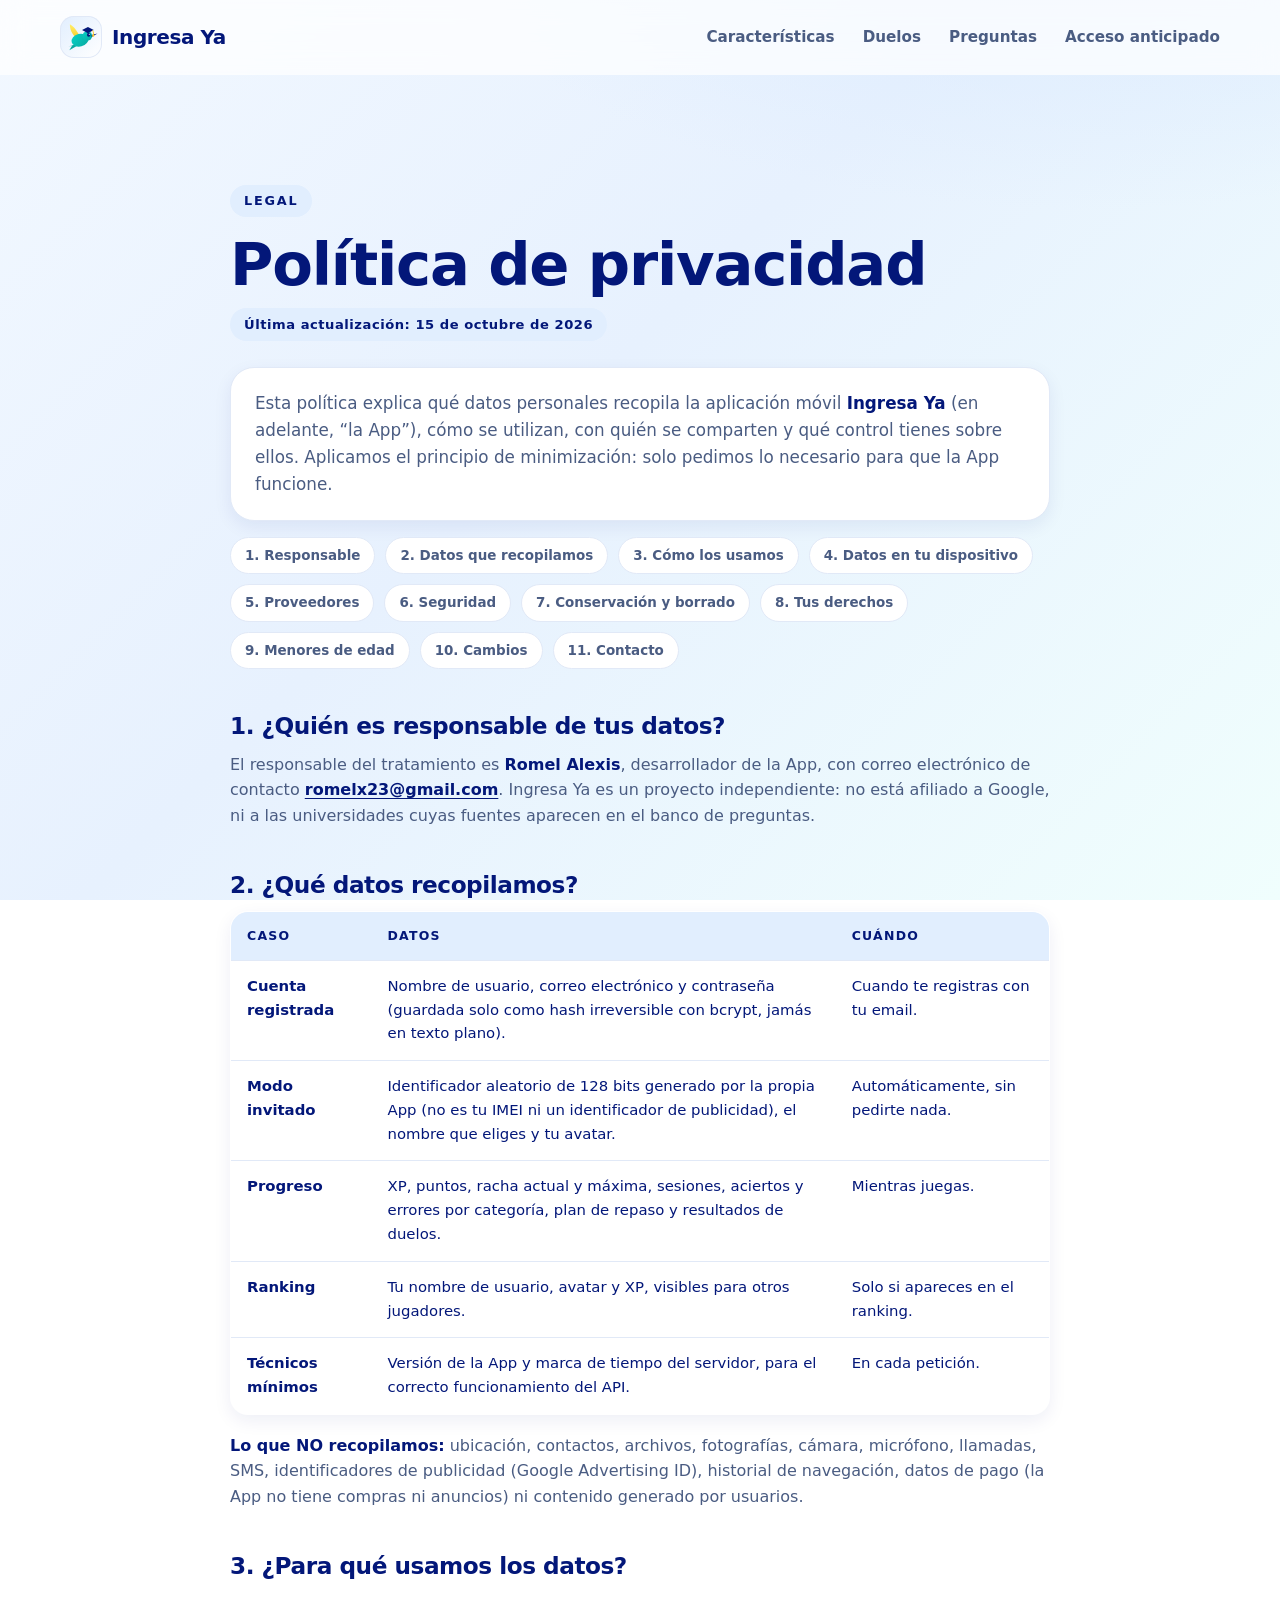
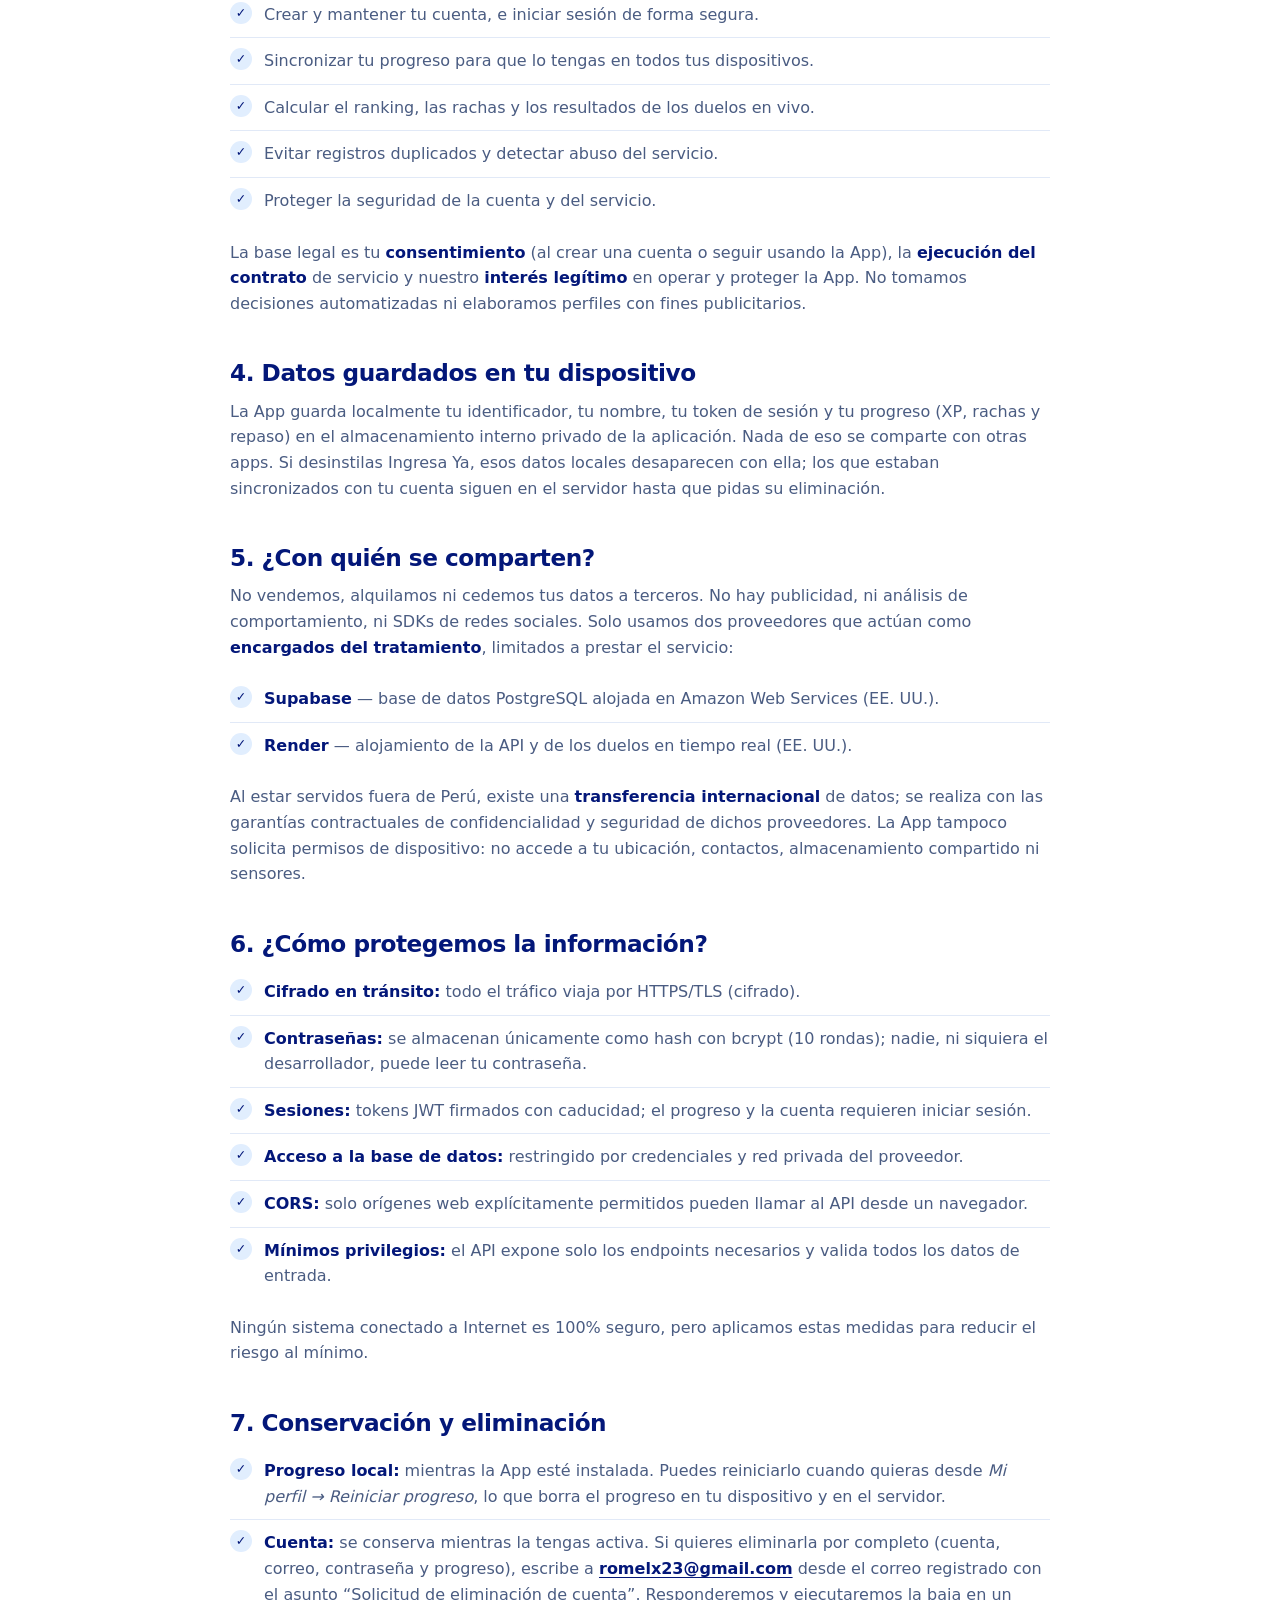
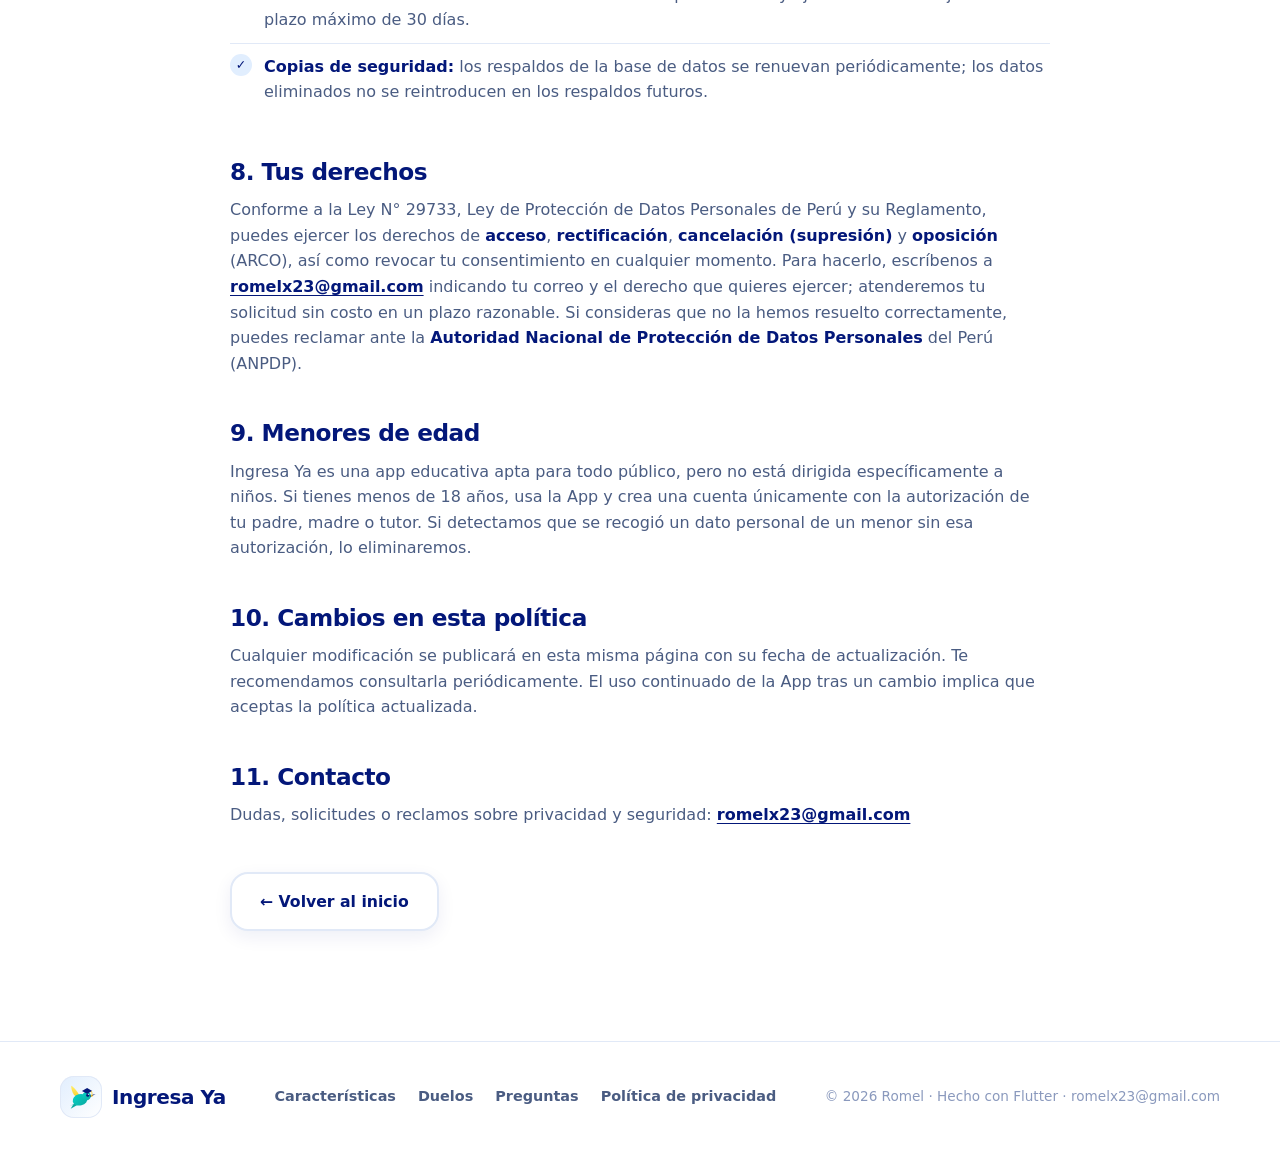
==== commit e3ba1212: "feat: historia inspiradora, waitlist de acceso anticipado y footer con contacto" ====
--- a/politica-de-privacidad.html
+++ b/politica-de-privacidad.html
@@ -26,7 +26,7 @@
         <a href="index.html#caracteristicas">Características</a>
         <a href="index.html#duelos">Duelos</a>
         <a href="index.html#faq">Preguntas</a>
-        <a href="index.html#descargar">Descargar</a>
+        <a href="index.html#acceso">Acceso anticipado</a>
       </nav>
 
       <button class="nav__toggle" id="navToggle" aria-label="Abrir menú" aria-expanded="false">
@@ -219,7 +219,7 @@
         <a href="index.html#faq">Preguntas</a>
         <a href="politica-de-privacidad.html" aria-current="page">Política de privacidad</a>
       </nav>
-      <p class="footer__copy">© 2026 Ingresa Ya · Cultura general</p>
+      <p class="footer__copy">© 2026 Romel · Hecho con Flutter · <a href="mailto:romelx23@gmail.com">romelx23@gmail.com</a></p>
     </div>
   </footer>
 
--- a/styles.css
+++ b/styles.css
@@ -345,6 +345,29 @@
 .faq details[open] summary::after { transform: translateY(-50%) rotate(45deg); }
 .faq details p { padding-bottom: 18px; margin: 0; font-size: .96rem; }
 
+/* ---------- Historia ---------- */
+.story { display: grid; grid-template-columns: 1.25fr .75fr; gap: 40px; align-items: start; }
+.story__main {
+  background: #fff; border: 1px solid var(--divider); border-radius: var(--radius);
+  padding: clamp(26px, 4vw, 40px); box-shadow: var(--shadow-sm);
+}
+.story__main p { font-size: 1.04rem; }
+.story__main p:last-child { margin-bottom: 0; }
+.story__side {
+  background: linear-gradient(160deg, var(--primary-dark), #02114E);
+  color: #fff; border-radius: var(--radius); padding: 30px 28px;
+  box-shadow: var(--shadow-lg); position: sticky; top: 100px;
+}
+.story__side h3 { color: #fff; margin-bottom: 18px; }
+.arch { list-style: none; margin: 0 0 20px; padding: 0; display: grid; gap: 12px; }
+.arch li {
+  background: rgba(255,255,255,.08); border: 1px solid rgba(255,255,255,.14);
+  border-radius: 14px; padding: 10px 14px;
+}
+.arch strong { display: block; color: #fff; font-size: .92rem; }
+.arch span { font-size: .8rem; opacity: .82; }
+.story__note { color: rgba(255,255,255,.8); font-size: .88rem; margin: 0; }
+
 /* ---------- CTA ---------- */
 .cta { padding: clamp(56px, 8vw, 100px) 0; }
 .cta__inner {
@@ -369,6 +392,36 @@
 .cta__actions { position: relative; z-index: 1; display: flex; flex-wrap: wrap; gap: 14px; justify-content: center; margin: 28px 0 20px; }
 .cta__note { position: relative; z-index: 1; color: rgba(255,255,255,.7); font-weight: 700; letter-spacing: .06em; }
 
+/* ---------- Waitlist (acceso anticipado) ---------- */
+.waitlist { position: relative; z-index: 1; max-width: 560px; margin: 28px auto 20px; }
+.waitlist__fields { display: grid; grid-template-columns: 1fr 1fr; gap: 12px; margin-bottom: 14px; }
+.waitlist__input {
+  width: 100%;
+  font: inherit; font-weight: 700; font-size: .95rem;
+  padding: 15px 18px;
+  border-radius: 16px;
+  border: 2px solid rgba(255,255,255,.35);
+  background: rgba(255,255,255,.14);
+  color: #fff;
+  outline: none;
+  transition: border-color .18s ease, background .18s ease;
+}
+.waitlist__input::placeholder { color: rgba(255,255,255,.65); font-weight: 600; }
+.waitlist__input:focus { border-color: var(--accent); background: rgba(255,255,255,.2); }
+.waitlist__btn { width: 100%; }
+.waitlist__msg { min-height: 1.4em; margin: 12px 0 6px; font-weight: 800; font-size: .92rem; }
+.waitlist__msg.is-ok { color: #A7F3D0; }
+.waitlist__msg.is-error { color: #FECACA; }
+.waitlist__note { display: block; color: rgba(255,255,255,.72); font-size: .8rem; }
+.waitlist__note a { text-decoration: underline; text-underline-offset: 3px; color: #fff; }
+
+.sr-only {
+  position: absolute; width: 1px; height: 1px; padding: 0; margin: -1px;
+  overflow: hidden; clip: rect(0 0 0 0); white-space: nowrap; border: 0;
+}
+
+.btn:disabled { opacity: .7; cursor: wait; transform: none; }
+
 /* ---------- Footer ---------- */
 .footer { border-top: 1px solid var(--divider); padding: 34px 0 46px; background: rgba(255,255,255,.6); }
 .footer__inner { display: flex; flex-wrap: wrap; align-items: center; justify-content: space-between; gap: 18px; }
@@ -448,6 +501,8 @@
   .hero__visual { min-height: 400px; }
   .grid--3 { grid-template-columns: 1fr 1fr; }
   .duel { grid-template-columns: 1fr; gap: 36px; }
+  .story { grid-template-columns: 1fr; }
+  .story__side { position: static; }
 }
 
 @media (max-width: 720px) {
@@ -468,6 +523,7 @@
   .float--streak { right: -6px; }
   .band__grid { justify-content: center; }
   .footer__inner { flex-direction: column; text-align: center; }
+  .waitlist__fields { grid-template-columns: 1fr; }
   .legal__toc { gap: 8px; }
   .legal__table, .legal__table tbody, .legal__table tr, .legal__table td { display: block; width: 100%; }
   .legal__table thead { display: none; }
